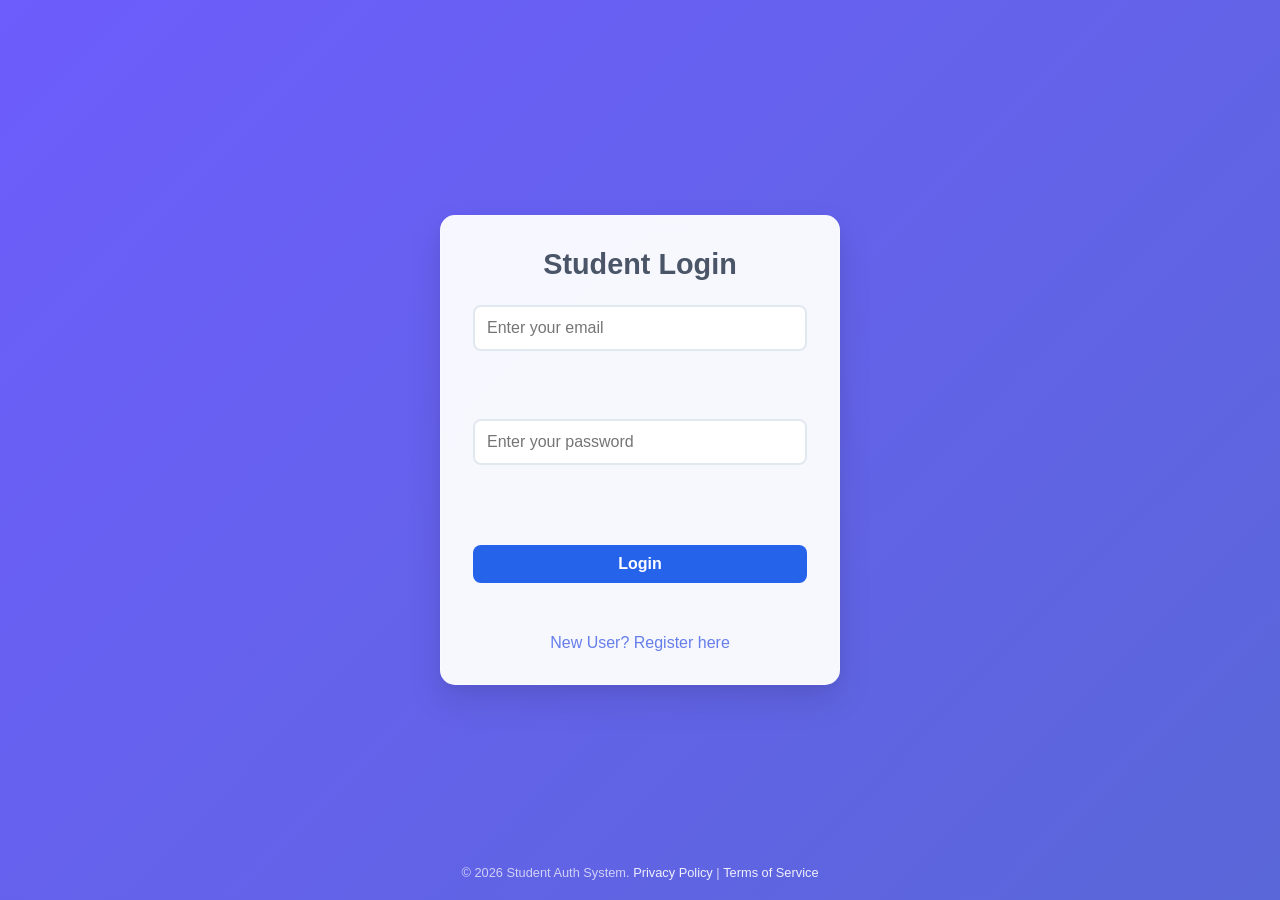
==== index.html @ 55816c36 "Add files via upload" ====
<!DOCTYPE html>
<html lang="en">
<head>
    <meta charset="UTF-8">
    <meta name="viewport" content="width=device-width, initial-scale=1.0">
    <title>Document</title>
    <link rel="stylesheet" href="style.css">
</head>
<body>
    <div class="container">
        <h2>Student Login</h2>

        <form id="loginForm">
            <input type="email" name="email" id="email" placeholder="Enter your email"><br><br>
            <input type="password" name="password" id="password" placeholder="Enter your password"><br><br>
            <button type="submit">Login</button>
        </form>
        <p id="loginMsg"></p>
        <a href="register.html">New User? Register here</a>
    </div>

    <footer class="footer">
        <p>&copy; 2026 Student Auth System. <a href="#">Privacy Policy</a> | <a href="#">Terms of Service</a></p>
    </footer>

    <script src="script.js"></script>
</body>
</html>
---- style.css ----
/* Modern, responsive CSS for student authentication system with animations */

* {
    box-sizing: border-box;
    margin: 0;
    padding: 0;
}

body {
    font-family: 'Segoe UI', Tahoma, Geneva, Verdana, sans-serif;
    background: linear-gradient(135deg, #667eea 0%, #764ba2 100%);
    background-size: 400% 400%;
    animation: gradientShift 15s ease infinite;
    min-height: 100vh;
    display: flex;
    justify-content: center;
    align-items: center;
    color: #333;
    overflow-x: hidden;
}

@keyframes gradientShift {
    0% { background-position: 0% 50%; }
    50% { background-position: 100% 50%; }
    100% { background-position: 0% 50%; }
}

.container {
    background: rgba(255, 255, 255, 0.95);
    backdrop-filter: blur(10px);
    padding: 2rem;
    border-radius: 15px;
    box-shadow: 0 15px 35px rgba(0, 0, 0, 0.1), 0 5px 15px rgba(0, 0, 0, 0.05);
    width: 100%;
    max-width: 400px;
    text-align: center;
    animation: fadeInUp 0.8s ease-out;
    border: 1px solid rgba(255, 255, 255, 0.2);
}

@keyframes fadeInUp {
    from {
        opacity: 0;
        transform: translateY(30px);
    }
    to {
        opacity: 1;
        transform: translateY(0);
    }
}

h2 {
    margin-bottom: 1.5rem;
    color: #4a5568;
    font-size: 1.8rem;
    font-weight: 600;
    animation: fadeIn 1s ease-out 0.2s both;
}

@keyframes fadeIn {
    from { opacity: 0; }
    to { opacity: 1; }
}

form {
    display: flex;
    flex-direction: column;
    gap: 1rem;
}

input {
    padding: 0.75rem;
    border: 2px solid #e2e8f0;
    border-radius: 8px;
    font-size: 1rem;
    transition: all 0.3s ease;
    width: 100%;
    animation: slideInLeft 0.6s ease-out 0.4s both;
}

input:nth-child(2) {
    animation: slideInRight 0.6s ease-out 0.6s both;
}

@keyframes slideInLeft {
    from {
        opacity: 0;
        transform: translateX(-30px);
    }
    to {
        opacity: 1;
        transform: translateX(0);
    }
}

@keyframes slideInRight {
    from {
        opacity: 0;
        transform: translateX(30px);
    }
    to {
        opacity: 1;
        transform: translateX(0);
    }
}

input:focus {
    outline: none;
    border-color: #667eea;
    box-shadow: 0 0 0 3px rgba(102, 126, 234, 0.1);
    transform: scale(1.02);
}

button {
    padding: 0.75rem 1.5rem;
    background: linear-gradient(135deg, #667eea 0%, #764ba2 100%);
    color: white;
    border: none;
    border-radius: 8px;
    font-size: 1rem;
    font-weight: 600;
    cursor: pointer;
    transition: all 0.3s ease;
    width: 100%;
    position: relative;
    overflow: hidden;
    animation: bounceIn 0.8s ease-out 0.8s both;
}

button::before {
    content: '';
    position: absolute;
    top: 0;
    left: -100%;
    width: 100%;
    height: 100%;
    background: linear-gradient(90deg, transparent, rgba(255, 255, 255, 0.2), transparent);
    transition: left 0.5s;
}

button:hover {
    transform: translateY(-3px);
    box-shadow: 0 8px 25px rgba(102, 126, 234, 0.4);
}

button:hover::before {
    left: 100%;
}

button:active {
    transform: translateY(-1px);
    box-shadow: 0 3px 10px rgba(102, 126, 234, 0.3);
}

@keyframes bounceIn {
    0% {
        opacity: 0;
        transform: scale(0.3);
    }
    50% {
        opacity: 1;
        transform: scale(1.05);
    }
    70% {
        transform: scale(0.9);
    }
    100% {
        opacity: 1;
        transform: scale(1);
    }
}

#loginMsg {
    margin-top: 1rem;
    font-size: 0.9rem;
    color: #e53e3e;
    min-height: 1.2rem;
    animation: fadeIn 1s ease-out 1s both;
}

a {
    display: inline-block;
    margin-top: 1rem;
    color: #667eea;
    text-decoration: none;
    font-weight: 500;
    transition: all 0.3s ease;
    position: relative;
    animation: fadeIn 1s ease-out 1.2s both;
}

a::after {
    content: '';
    position: absolute;
    width: 0;
    height: 2px;
    bottom: -2px;
    left: 0;
    background-color: #667eea;
    transition: width 0.3s ease;
}

a:hover {
    color: #764ba2;
    transform: translateY(-2px);
}

a:hover::after {
    width: 100%;
    background-color: #764ba2;
}

/* Professional footer */
.footer {
    position: absolute;
    bottom: 20px;
    left: 50%;
    transform: translateX(-50%);
    font-size: 0.8rem;
    color: rgba(255, 255, 255, 0.7);
    animation: fadeIn 1s ease-out 1.5s both;
}

.footer a {
    color: rgba(255, 255, 255, 0.9);
    text-decoration: none;
}

.footer a:hover {
    color: white;
}

/* Loading animation for button */
button.loading {
    pointer-events: none;
}

button.loading::after {
    content: '';
    position: absolute;
    width: 20px;
    height: 20px;
    margin: auto;
    border: 2px solid transparent;
    border-top-color: #ffffff;
    border-radius: 50%;
    animation: spin 1s linear infinite;
}

@keyframes spin {
    0% { transform: rotate(0deg); }
    100% { transform: rotate(360deg); }
}

/* Responsive design */
@media (max-width: 480px) {
    .container {
        margin: 1rem;
        padding: 1.5rem;
        animation: fadeInUp 0.8s ease-out;
    }

    h2 {
        font-size: 1.5rem;
        animation: fadeIn 1s ease-out 0.2s both;
    }

    input {
        animation: none; /* Disable slide animations on mobile for better UX */
    }

    button {
        animation: bounceIn 0.8s ease-out 0.4s both;
    }
}

* {
  margin: 0;
  padding: 0;
  box-sizing: border-box;
  font-family: Arial, sans-serif;
}



/* Layout */
* {
  margin: 0;
  padding: 0;
  box-sizing: border-box;
  font-family: Arial, sans-serif;
}

body {
  height: 100vh;
  background: linear-gradient(135deg, #6d5dfc, #5a67d8);
}

/* FULL LAYOUT */
.layout {
  display: flex;
  width: 100%;
  height: 100vh;
}

/* SIDEBAR */
.sidebar {
  width: 240px;
  background: #0f172a;
  color: white;
  padding: 25px;
  display: flex;
  flex-direction: column;
}

.sidebar h2 {
  margin-bottom: 30px;
}

.sidebar ul {
  list-style: none;
}

.sidebar li {
  padding: 12px;
  margin-bottom: 10px;
  border-radius: 8px;
  cursor: pointer;
}

.sidebar li.active,
.sidebar li:hover {
  background: #2563eb;
}

/* MAIN CONTENT */
.main {
  flex: 1;
  padding: 40px;
  background: #f8fafc;
  overflow-y: auto;
  border-top-left-radius: 20px;
  border-bottom-left-radius: 20px;
}

/* HEADINGS */
h1 {
  margin-bottom: 25px;
}

/* CARD */
.card {
  background: white;
  padding: 20px;
  border-radius: 14px;
  margin-top: 15px;
  box-shadow: 0 8px 20px rgba(0,0,0,0.08);
  width: 300px;
}

/* HOSTEL LIST */
.hostel-list {
  display: flex;
  gap: 25px;
  flex-wrap: wrap;
  margin-top: 20px;
}

/* HOSTEL CARD */
.hostel-card {
  background: white;
  padding: 20px;
  border-radius: 14px;
  width: 260px;
  box-shadow: 0 8px 20px rgba(0,0,0,0.08);
  transition: 0.3s;
}

.hostel-card:hover {
  transform: translateY(-8px);
}

/* BUTTON */
button {
  margin-top: 12px;
  padding: 10px;
  width: 100%;
  border: none;
  background: #2563eb;
  color: white;
  border-radius: 8px;
  cursor: pointer;
  font-weight: bold;
}

button:hover {
  background: #1d4ed8;
}
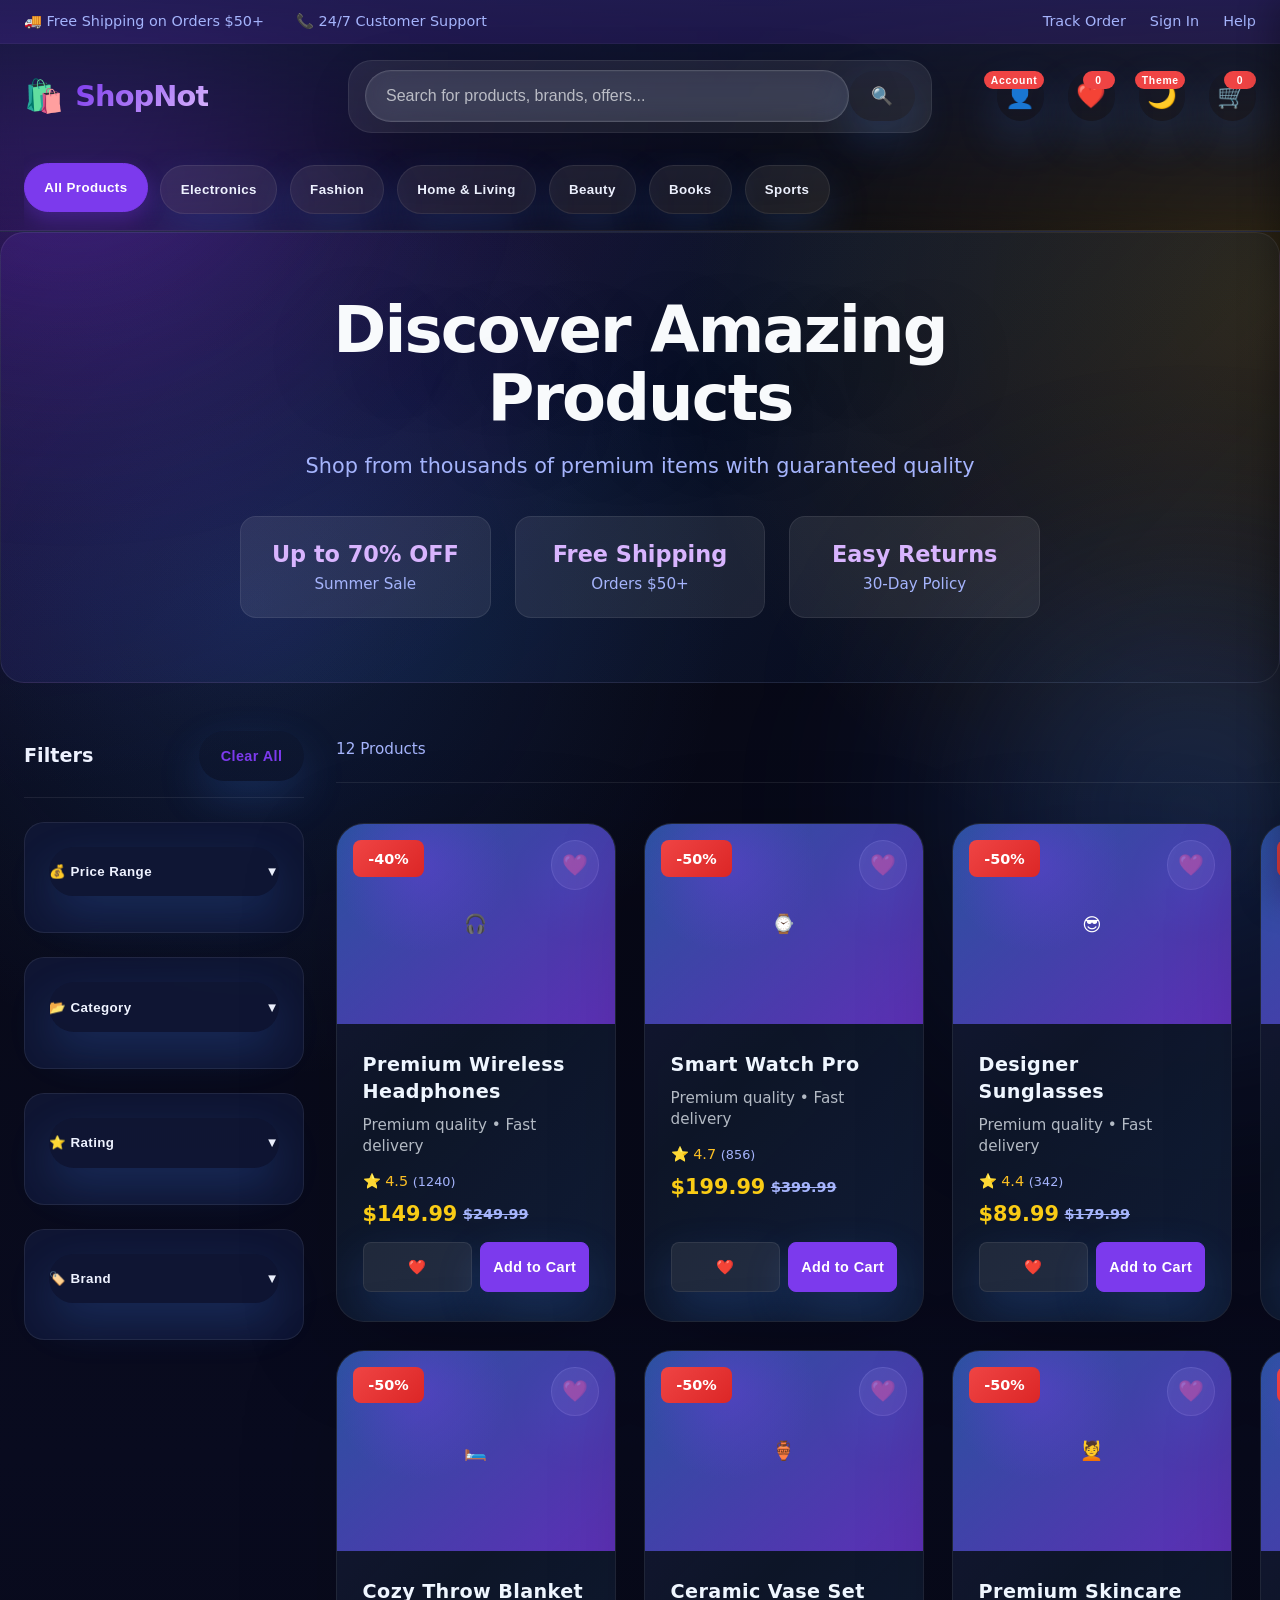
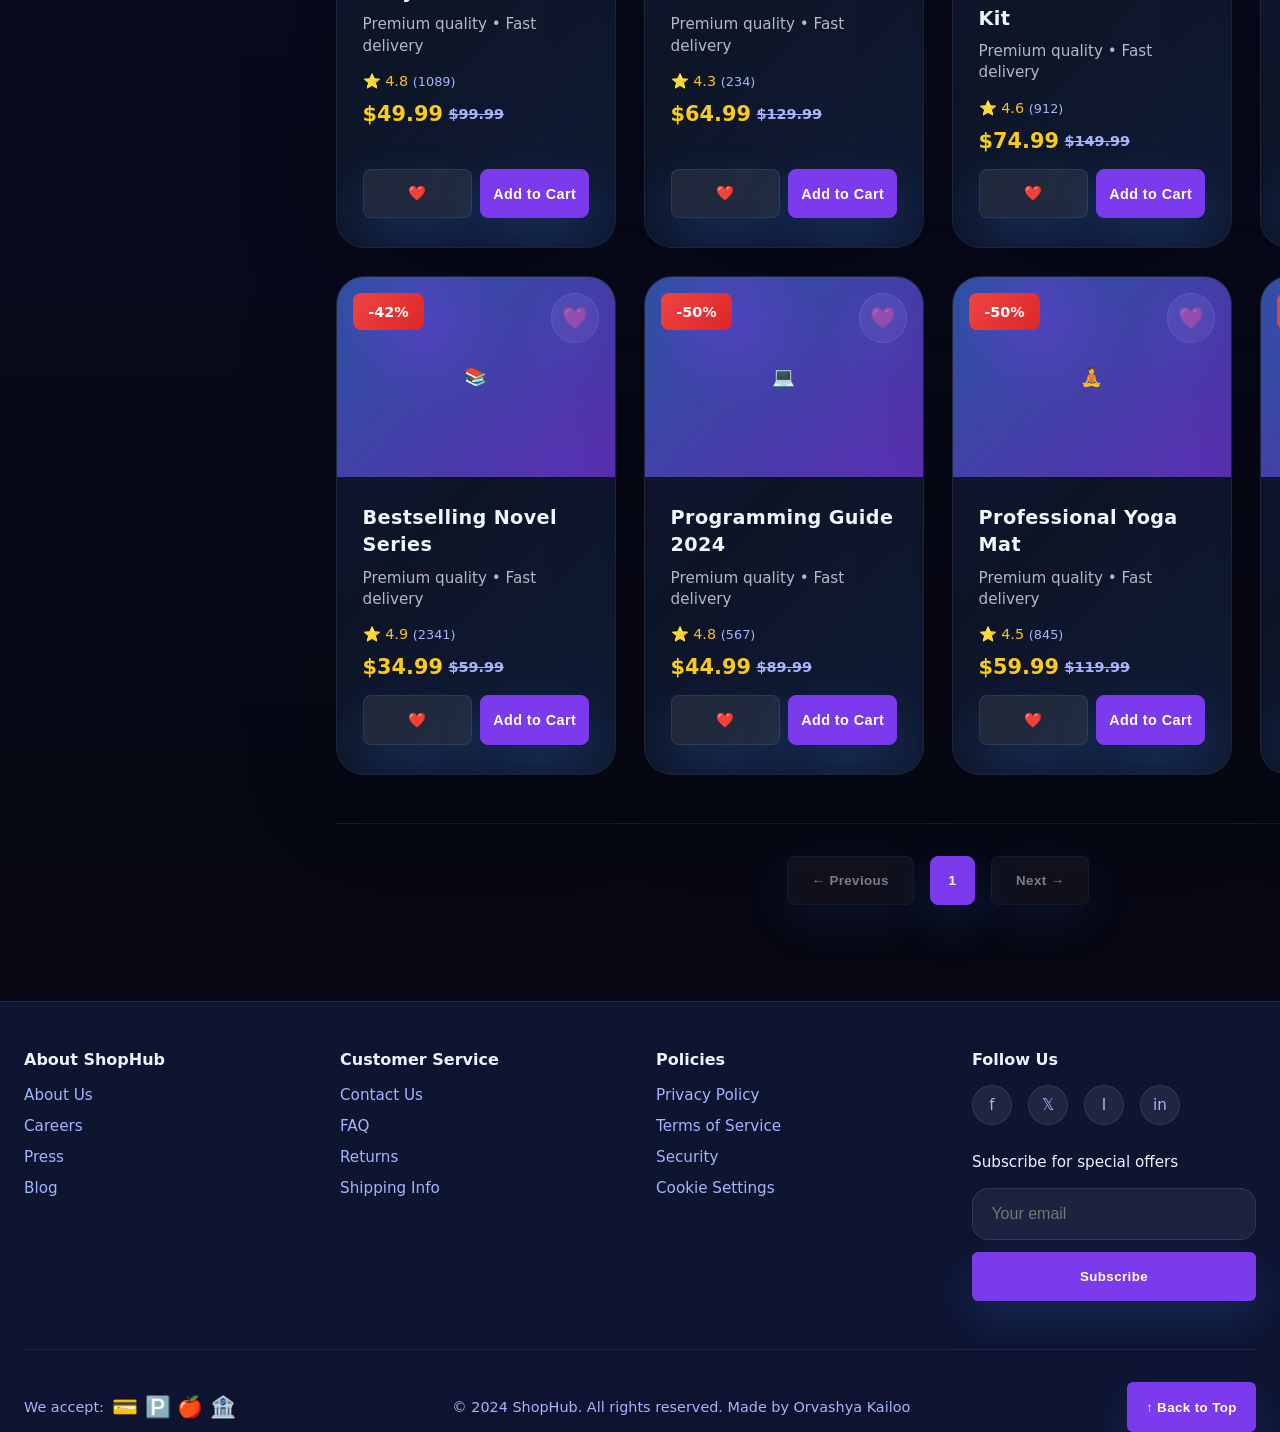
==== commit 00992497: "Add files via upload" ====
--- a/index.html
+++ b/index.html
@@ -3,25 +3,430 @@
 <head>
     <meta charset="UTF-8">
     <meta name="viewport" content="width=device-width, initial-scale=1.0">
-    <title>Document</title>
+    <meta name="description" content="Premium ecommerce platform with curated products and exceptional shopping experience.">
+    <meta name="theme-color" content="#090b1f">
+    <title>ShopHub - Premium Ecommerce Platform</title>
     <link rel="stylesheet" href="style.css">
+    <link rel="icon" type="image/svg+xml" href="data:image/svg+xml,%3Csvg xmlns='http://www.w3.org/2000/svg' viewBox='0 0 100 100'%3E%3Crect fill='%237c3aed' width='100' height='100'/%3E%3Ctext x='50' y='65' font-size='70' fill='white' text-anchor='middle' font-weight='bold'%3ES%3C/text%3E%3C/svg%3E">
 </head>
 <body>
-    <div class="container">
-        <h2>Student Login</h2>
-
-        <form id="loginForm">
-            <input type="email" name="email" id="email" placeholder="Enter your email"><br><br>
-            <input type="password" name="password" id="password" placeholder="Enter your password"><br><br>
-            <button type="submit">Login</button>
-        </form>
-        <p id="loginMsg"></p>
-        <a href="register.html">New User? Register here</a>
+    <!-- ═══════════════════════════════════════════════════════════════
+         HEADER & NAVIGATION
+    ═══════════════════════════════════════════════════════════════ -->
+    <header class="header">
+        <div class="header-top">
+            <div class="container">
+                <div class="header-top-content">
+                    <div class="header-info">
+                        <span class="info-item">🚚 Free Shipping on Orders $50+</span>
+                        <span class="info-item">📞 24/7 Customer Support</span>
+                    </div>
+                    <div class="header-actions">
+                        <a href="#account" class="action-link">Track Order</a>
+                        <a href="#account" class="action-link">Sign In</a>
+                        <a href="#account" class="action-link">Help</a>
+                    </div>
+                </div>
+            </div>
+        </div>
+
+        <nav class="navbar">
+            <div class="container">
+                <div class="navbar-content">
+                    <div class="logo">
+                        <span class="logo-icon">🛍️</span>
+                        <span class="logo-text">ShopNot</span>
+                    </div>
+
+                    <div class="search-wrapper">
+                        <input type="text" id="search" class="search-input" placeholder="Search for products, brands, offers...">
+                        <button class="search-btn" aria-label="Search">
+                            <span>🔍</span>
+                        </button>
+                    </div>
+
+                    <div class="nav-actions">
+                        <button class="nav-icon-btn" title="Account">
+                            <span>👤</span>
+                            <small>Account</small>
+                        </button>
+                        <button class="nav-icon-btn" title="Wishlist">
+                            <span>❤️</span>
+                            <small id="wishlist-count">0</small>
+                        </button>
+                        <button class="nav-icon-btn theme-toggle" id="theme-toggle" title="Toggle Theme">
+                            <span id="theme-icon">🌙</span>
+                            <small>Theme</small>
+                        </button>
+                        <button class="nav-icon-btn cart-btn" id="cart-toggle" title="Shopping Cart">
+                            <span>🛒</span>
+                            <small id="cart-badge">0</small>
+                        </button>
+                    </div>
+                </div>
+            </div>
+        </nav>
+
+        <div class="categories-bar">
+            <div class="container">
+                <div class="categories-scroll">
+                    <button class="category-chip active" data-category="all">All Products</button>
+                    <button class="category-chip" data-category="electronics">Electronics</button>
+                    <button class="category-chip" data-category="fashion">Fashion</button>
+                    <button class="category-chip" data-category="home">Home & Living</button>
+                    <button class="category-chip" data-category="beauty">Beauty</button>
+                    <button class="category-chip" data-category="books">Books</button>
+                    <button class="category-chip" data-category="sports">Sports</button>
+                </div>
+            </div>
+        </div>
+    </header>
+
+    <main class="main-content">
+        <!-- ═══════════════════════════════════════════════════════════════
+             HERO SECTION
+        ═══════════════════════════════════════════════════════════════ -->
+        <section class="hero">
+            <div class="hero-content">
+                <h1 class="hero-title">Discover Amazing Products</h1>
+                <p class="hero-subtitle">Shop from thousands of premium items with guaranteed quality</p>
+                <div class="hero-offers">
+                    <div class="offer-card">
+                        <span class="offer-discount">Up to 70% OFF</span>
+                        <span class="offer-text">Summer Sale</span>
+                    </div>
+                    <div class="offer-card">
+                        <span class="offer-discount">Free Shipping</span>
+                        <span class="offer-text">Orders $50+</span>
+                    </div>
+                    <div class="offer-card">
+                        <span class="offer-discount">Easy Returns</span>
+                        <span class="offer-text">30-Day Policy</span>
+                    </div>
+                </div>
+            </div>
+        </section>
+
+        <div class="container">
+            <!-- ═══════════════════════════════════════════════════════════════
+                 FILTERS & SORTING
+            ═══════════════════════════════════════════════════════════════ -->
+            <aside class="filters-sidebar">
+                <div class="filters-header">
+                    <h3>Filters</h3>
+                    <button class="clear-filters" id="clear-filters">Clear All</button>
+                </div>
+
+                <!-- Price Filter -->
+                <div class="filter-section">
+                    <button class="filter-toggle" data-filter="price">
+                        <span>💰 Price Range</span>
+                        <span class="toggle-icon">▼</span>
+                    </button>
+                    <div class="filter-content" id="price-filter">
+                        <input type="range" min="0" max="1000" value="1000" class="price-slider">
+                        <div class="price-display">
+                            <span>$0</span>
+                            <span id="price-value">$1000</span>
+                        </div>
+                    </div>
+                </div>
+
+                <!-- Category Filter -->
+                <div class="filter-section">
+                    <button class="filter-toggle" data-filter="category">
+                        <span>📂 Category</span>
+                        <span class="toggle-icon">▼</span>
+                    </button>
+                    <div class="filter-content" id="category-filter">
+                        <label class="filter-option">
+                            <input type="checkbox" name="category" value="electronics">
+                            <span>Electronics</span>
+                        </label>
+                        <label class="filter-option">
+                            <input type="checkbox" name="category" value="fashion">
+                            <span>Fashion</span>
+                        </label>
+                        <label class="filter-option">
+                            <input type="checkbox" name="category" value="home">
+                            <span>Home & Living</span>
+                        </label>
+                    </div>
+                </div>
+
+                <!-- Rating Filter -->
+                <div class="filter-section">
+                    <button class="filter-toggle" data-filter="rating">
+                        <span>⭐ Rating</span>
+                        <span class="toggle-icon">▼</span>
+                    </button>
+                    <div class="filter-content" id="rating-filter">
+                        <label class="filter-option">
+                            <input type="radio" name="rating" value="4">
+                            <span>⭐⭐⭐⭐+ (4 & up)</span>
+                        </label>
+                        <label class="filter-option">
+                            <input type="radio" name="rating" value="3">
+                            <span>⭐⭐⭐+ (3 & up)</span>
+                        </label>
+                    </div>
+                </div>
+
+                <!-- Brand Filter -->
+                <div class="filter-section">
+                    <button class="filter-toggle" data-filter="brand">
+                        <span>🏷️ Brand</span>
+                        <span class="toggle-icon">▼</span>
+                    </button>
+                    <div class="filter-content" id="brand-filter">
+                        <label class="filter-option">
+                            <input type="checkbox" name="brand" value="premium">
+                            <span>Premium Brand</span>
+                        </label>
+                        <label class="filter-option">
+                            <input type="checkbox" name="brand" value="exclusive">
+                            <span>Exclusive</span>
+                        </label>
+                    </div>
+                </div>
+            </aside>
+
+            <!-- ═══════════════════════════════════════════════════════════════
+                 PRODUCTS SECTION
+            ═══════════════════════════════════════════════════════════════ -->
+            <section class="products-section">
+                <div class="products-header">
+                    <div class="results-info">
+                        <span id="results-count">0 Products</span>
+                    </div>
+                    <div class="sort-options">
+                        <label for="sort-select">Sort by:</label>
+                        <select id="sort-select" class="sort-select">
+                            <option value="relevance">Relevance</option>
+                            <option value="price-low">Price: Low to High</option>
+                            <option value="price-high">Price: High to Low</option>
+                            <option value="rating">Highest Rated</option>
+                            <option value="newest">Newest First</option>
+                        </select>
+                    </div>
+                </div>
+
+                <div id="products" class="products-grid">
+                    <!-- Products will be dynamically loaded here -->
+                </div>
+
+                <div class="pagination">
+                    <button class="pagination-btn prev" disabled>← Previous</button>
+                    <div class="page-numbers" id="pagination"></div>
+                    <button class="pagination-btn next">Next →</button>
+                </div>
+            </section>
+        </div>
+    </main>
+
+    <!-- ═══════════════════════════════════════════════════════════════
+         SHOPPING CART SIDEBAR
+    ═══════════════════════════════════════════════════════════════ -->
+    <aside class="cart-sidebar" id="cart-sidebar">
+        <div class="cart-header">
+            <h2>Shopping Cart</h2>
+            <button class="close-btn" id="close-cart">✕</button>
+        </div>
+
+        <div class="cart-scroll">
+            <ul id="cart" class="cart-items">
+                <!-- Cart items will be added here -->
+            </ul>
+            
+            <div id="empty-cart" class="empty-cart">
+                <div class="empty-icon">🛒</div>
+                <p>Your cart is empty</p>
+                <p class="empty-hint">Add items to get started</p>
+            </div>
+        </div>
+
+        <div class="cart-footer">
+            <div class="cart-summary">
+                <div class="summary-row">
+                    <span>Subtotal:</span>
+                    <span id="subtotal">$0.00</span>
+                </div>
+                <div class="summary-row">
+                    <span>Shipping:</span>
+                    <span id="shipping-cost">Free</span>
+                </div>
+                <div class="summary-row tax">
+                    <span>Tax:</span>
+                    <span id="tax">$0.00</span>
+                </div>
+                <hr>
+                <div class="summary-row total">
+                    <span>Total:</span>
+                    <span id="total-price">$0.00</span>
+                </div>
+            </div>
+            <button class="btn-checkout" id="checkout-btn">Proceed to Checkout</button>
+            <button class="btn-continue-shopping">Continue Shopping</button>
+        </div>
+    </aside>
+
+    <!-- ═══════════════════════════════════════════════════════════════
+         CHECKOUT MODAL
+    ═══════════════════════════════════════════════════════════════ -->
+    <div class="modal-backdrop" id="checkout-modal-backdrop"></div>
+    <div class="checkout-modal" id="checkout-modal">
+        <button class="modal-close" id="modal-close">✕</button>
+        
+        <div class="checkout-container">
+            <div class="checkout-steps">
+                <div class="step active" data-step="1">
+                    <span class="step-number">1</span>
+                    <span class="step-label">Shipping</span>
+                </div>
+                <div class="step" data-step="2">
+                    <span class="step-number">2</span>
+                    <span class="step-label">Payment</span>
+                </div>
+                <div class="step" data-step="3">
+                    <span class="step-number">3</span>
+                    <span class="step-label">Review</span>
+                </div>
+            </div>
+
+            <!-- Shipping Step -->
+            <div class="checkout-step-content active" data-step="1">
+                <h3>Shipping Information</h3>
+                <form class="form-group">
+                    <div class="form-row">
+                        <input type="text" placeholder="First Name" required class="form-input">
+                        <input type="text" placeholder="Last Name" required class="form-input">
+                    </div>
+                    <div class="form-row">
+                        <input type="email" placeholder="Email Address" required class="form-input">
+                        <input type="tel" placeholder="Phone Number" required class="form-input">
+                    </div>
+                    <input type="text" placeholder="Street Address" required class="form-input full-width">
+                    <div class="form-row">
+                        <input type="text" placeholder="City" required class="form-input">
+                        <input type="text" placeholder="State/Province" required class="form-input">
+                        <input type="text" placeholder="ZIP/Postal Code" required class="form-input">
+                    </div>
+                    <input type="text" placeholder="Country" required class="form-input full-width">
+                </form>
+            </div>
+
+            <!-- Payment Step -->
+            <div class="checkout-step-content" data-step="2">
+                <h3>Payment Method</h3>
+                <div class="payment-methods">
+                    <label class="payment-option">
+                        <input type="radio" name="payment" value="card" checked>
+                        <span class="payment-label">💳 Credit Card</span>
+                    </label>
+                    <label class="payment-option">
+                        <input type="radio" name="payment" value="paypal">
+                        <span class="payment-label">🅿️ PayPal</span>
+                    </label>
+                    <label class="payment-option">
+                        <input type="radio" name="payment" value="apple">
+                        <span class="payment-label">🍎 Apple Pay</span>
+                    </label>
+                </div>
+
+                <form class="form-group card-form">
+                    <input type="text" placeholder="Cardholder Name" required class="form-input full-width">
+                    <input type="text" placeholder="Card Number" required class="form-input full-width">
+                    <div class="form-row">
+                        <input type="text" placeholder="MM/YY" required class="form-input">
+                        <input type="text" placeholder="CVC" required class="form-input">
+                    </div>
+                </form>
+            </div>
+
+            <!-- Review Step -->
+            <div class="checkout-step-content" data-step="3">
+                <h3>Order Review</h3>
+                <div id="order-review" class="order-review">
+                    <!-- Order summary will be displayed here -->
+                </div>
+            </div>
+
+            <div class="checkout-actions">
+                <button class="btn-secondary" id="prev-step">← Back</button>
+                <button class="btn-primary" id="next-step">Continue →</button>
+            </div>
+        </div>
     </div>
 
+    <!-- ═══════════════════════════════════════════════════════════════
+         FOOTER
+    ═══════════════════════════════════════════════════════════════ -->
     <footer class="footer">
-        <p>&copy; 2026 Student Auth System. <a href="#">Privacy Policy</a> | <a href="#">Terms of Service</a></p>
+        <div class="container">
+            <div class="footer-content">
+                <div class="footer-column">
+                    <h4>About ShopHub</h4>
+                    <ul>
+                        <li><a href="#about">About Us</a></li>
+                        <li><a href="#careers">Careers</a></li>
+                        <li><a href="#press">Press</a></li>
+                        <li><a href="#blog">Blog</a></li>
+                    </ul>
+                </div>
+
+                <div class="footer-column">
+                    <h4>Customer Service</h4>
+                    <ul>
+                        <li><a href="#contact">Contact Us</a></li>
+                        <li><a href="#faq">FAQ</a></li>
+                        <li><a href="#returns">Returns</a></li>
+                        <li><a href="#shipping">Shipping Info</a></li>
+                    </ul>
+                </div>
+
+                <div class="footer-column">
+                    <h4>Policies</h4>
+                    <ul>
+                        <li><a href="#privacy">Privacy Policy</a></li>
+                        <li><a href="#terms">Terms of Service</a></li>
+                        <li><a href="#security">Security</a></li>
+                        <li><a href="#cookies">Cookie Settings</a></li>
+                    </ul>
+                </div>
+
+                <div class="footer-column">
+                    <h4>Follow Us</h4>
+                    <div class="social-links">
+                        <a href="#facebook" class="social-link">f</a>
+                        <a href="#twitter" class="social-link">𝕏</a>
+                        <a href="#instagram" class="social-link">I</a>
+                        <a href="#linkedin" class="social-link">in</a>
+                    </div>
+                    <div class="newsletter">
+                        <p>Subscribe for special offers</p>
+                        <input type="email" placeholder="Your email" class="newsletter-input">
+                        <button class="newsletter-btn">Subscribe</button>
+                    </div>
+                </div>
+            </div>
+
+            <div class="footer-bottom">
+                <div class="footer-payments">
+                    <span>We accept:</span>
+                    <span class="payment-icons">💳 🅿️ 🍎 🏦</span>
+                </div>
+                <div class="footer-copyright">
+                    <p>&copy; 2024 ShopHub. All rights reserved. Made by Orvashya Kailoo</p>
+                </div>
+                <div class="footer-scroll-top">
+                    <button id="scroll-top">↑ Back to Top</button>
+                </div>
+            </div>
+        </div>
     </footer>
+
+    <!-- Notification Container -->
+    <div id="notification-container" class="notification-container"></div>
 
     <script src="script.js"></script>
 </body>
--- a/style.css
+++ b/style.css
@@ -1,44 +1,2065 @@
-/* Modern, responsive CSS for student authentication system with animations */
+/* ═══════════════════════════════════════════════════════════════
+   PREMIUM ECOMMERCE PLATFORM
+   Industry-level design with advanced animations, transitions,
+   and microinteractions for modern shopping experience.
+═══════════════════════════════════════════════════════════════ */
+
+:root {
+    color-scheme: dark;
+    font-family: 'Inter', 'Segoe UI', system-ui, -apple-system, sans-serif;
+    font-size: 16px;
+    
+    /* Primary Colors */
+    --bg-primary: #090b1f;
+    --bg-secondary: #0f1429;
+    --bg-panel: rgba(17, 24, 55, 0.86);
+    --bg-hover: rgba(17, 24, 55, 0.95);
+    
+    /* Borders & Dividers */
+    --panel-border: rgba(255, 255, 255, 0.08);
+    --panel-border-light: rgba(255, 255, 255, 0.04);
+    --divider: rgba(255, 255, 255, 0.05);
+    
+    /* Surfaces */
+    --surface: rgba(255, 255, 255, 0.08);
+    --surface-strong: rgba(255, 255, 255, 0.12);
+    --surface-ultra: rgba(255, 255, 255, 0.16);
+    
+    /* Text Hierarchy */
+    --text-primary: #eef2ff;
+    --text-secondary: #cbd5e1;
+    --text-muted: #a5b4fc;
+    --text-subtle: rgba(255, 255, 255, 0.6);
+    
+    /* Accent Colors */
+    --accent: #7c3aed;
+    --accent-light: #8d5af5;
+    --accent-strong: #d8b4fe;
+    --accent-soft: rgba(124, 58, 237, 0.18);
+    --accent-glow: rgba(124, 58, 237, 0.35);
+    
+    /* Status Colors */
+    --success: #22c55e;
+    --success-soft: rgba(34, 197, 94, 0.18);
+    --warning: #f59e0b;
+    --warning-soft: rgba(245, 158, 11, 0.18);
+    --danger: #ef4444;
+    --danger-soft: rgba(239, 68, 68, 0.18);
+    --info: #0ea5e9;
+    --info-soft: rgba(14, 165, 233, 0.18);
+    
+    /* Shadows */
+    --shadow: 0 24px 100px rgba(0, 0, 0, 0.2);
+    --shadow-lg: 0 35px 150px rgba(0, 0, 0, 0.3);
+    --shadow-inner: inset 0 2px 6px rgba(0, 0, 0, 0.15);
+    
+    /* Transitions */
+    --transition-fast: 150ms cubic-bezier(0.34, 1.56, 0.64, 1);
+    --transition-base: 250ms cubic-bezier(0.34, 1.56, 0.64, 1);
+    --transition-slow: 350ms cubic-bezier(0.34, 1.56, 0.64, 1);
+    --transition-smooth: 300ms ease-in-out;
+}
+
+/* Light Theme Variables */
+[data-theme="light"] {
+    color-scheme: light;
+    
+    /* Primary Colors */
+    --bg-primary: #f8fafc;
+    --bg-secondary: #ffffff;
+    --bg-panel: rgba(255, 255, 255, 0.95);
+    --bg-hover: rgba(255, 255, 255, 0.98);
+    
+    /* Borders & Dividers */
+    --panel-border: rgba(0, 0, 0, 0.08);
+    --panel-border-light: rgba(0, 0, 0, 0.04);
+    --divider: rgba(0, 0, 0, 0.05);
+    
+    /* Surfaces */
+    --surface: rgba(0, 0, 0, 0.04);
+    --surface-strong: rgba(0, 0, 0, 0.08);
+    --surface-ultra: rgba(0, 0, 0, 0.12);
+    
+    /* Text Hierarchy */
+    --text-primary: #1e293b;
+    --text-secondary: #475569;
+    --text-muted: #64748b;
+    --text-subtle: rgba(0, 0, 0, 0.6);
+    
+    /* Accent Colors */
+    --accent: #7c3aed;
+    --accent-light: #8d5af5;
+    --accent-strong: #d8b4fe;
+    --accent-soft: rgba(124, 58, 237, 0.1);
+    --accent-glow: rgba(124, 58, 237, 0.2);
+    
+    /* Status Colors */
+    --success: #22c55e;
+    --success-soft: rgba(34, 197, 94, 0.1);
+    --warning: #f59e0b;
+    --warning-soft: rgba(245, 158, 11, 0.1);
+    --danger: #ef4444;
+    --danger-soft: rgba(239, 68, 68, 0.1);
+    --info: #0ea5e9;
+    --info-soft: rgba(14, 165, 233, 0.1);
+    
+    /* Shadows */
+    --shadow: 0 24px 100px rgba(0, 0, 0, 0.08);
+    --shadow-lg: 0 35px 150px rgba(0, 0, 0, 0.12);
+    --shadow-inner: inset 0 2px 6px rgba(0, 0, 0, 0.06);
+}
 
 * {
-    box-sizing: border-box;
     margin: 0;
     padding: 0;
+    box-sizing: border-box;
+}
+
+html {
+    scroll-behavior: smooth;
 }
 
 body {
-    font-family: 'Segoe UI', Tahoma, Geneva, Verdana, sans-serif;
-    background: linear-gradient(135deg, #667eea 0%, #764ba2 100%);
-    background-size: 400% 400%;
-    animation: gradientShift 15s ease infinite;
     min-height: 100vh;
-    display: flex;
+    color: var(--text-primary);
+    background: radial-gradient(circle at top left, rgba(124, 58, 237, 0.22), transparent 24%),
+                radial-gradient(circle at 20% 20%, rgba(59, 130, 246, 0.16), transparent 18%),
+                radial-gradient(circle at right 10%, rgba(251, 191, 36, 0.16), transparent 20%),
+                linear-gradient(180deg, #06070f 0%, #090b1f 48%, #05060d 100%);
+    padding: 2rem 1.5rem 4rem;
+    overflow-x: hidden;
+}
+
+/* Light Theme Body Background */
+[data-theme="light"] body {
+    background: radial-gradient(circle at top left, rgba(124, 58, 237, 0.08), transparent 24%),
+                radial-gradient(circle at 20% 20%, rgba(59, 130, 246, 0.06), transparent 18%),
+                radial-gradient(circle at right 10%, rgba(251, 191, 36, 0.06), transparent 20%),
+                linear-gradient(180deg, #f1f5f9 0%, #ffffff 48%, #f8fafc 100%);
+}
+
+[data-theme="light"] body::before {
+    background: rgba(124, 58, 237, 0.08);
+}
+
+[data-theme="light"] body::after {
+    background: rgba(59, 130, 246, 0.06);
+}
+
+body::before,
+body::after {
+    content: '';
+    position: fixed;
+    width: 420px;
+    height: 420px;
+    border-radius: 50%;
+    filter: blur(120px);
+    pointer-events: none;
+    z-index: -1;
+}
+
+body::before {
+    top: -120px;
+    left: -140px;
+    background: rgba(124, 58, 237, 0.32);
+}
+
+body::after {
+    bottom: -120px;
+    right: -120px;
+    background: rgba(59, 130, 246, 0.22);
+}
+
+/* Theme Transition */
+.theme-transition * {
+    transition: background-color 0.3s ease, color 0.3s ease, border-color 0.3s ease, box-shadow 0.3s ease !important;
+}
+
+/* ═══════════════════════════════════════════════════════════════
+   LAYOUT & CONTAINERS
+═══════════════════════════════════════════════════════════════ */
+
+.container {
+    max-width: 1400px;
+    margin: 0 auto;
+    padding: 0 1.5rem;
+}
+
+body {
+    padding: 0;
+    margin: 0;
+    display: flex;
+    flex-direction: column;
+    min-height: 100vh;
+}
+
+main.main-content {
+    flex: 1;
+}
+
+/* ═══════════════════════════════════════════════════════════════
+   HEADER & NAVIGATION
+═══════════════════════════════════════════════════════════════ */
+
+.header {
+    background: linear-gradient(180deg, var(--bg-panel), transparent);
+    border-bottom: 1px solid var(--panel-border);
+    backdrop-filter: blur(12px);
+    position: sticky;
+    top: 0;
+    z-index: 100;
+}
+
+.header-top {
+    background: rgba(124, 58, 237, 0.15);
+    border-bottom: 1px solid var(--panel-border-light);
+    padding: 0.8rem 0;
+}
+
+.header-top-content {
+    display: flex;
+    justify-content: space-between;
+    align-items: center;
+    font-size: 0.9rem;
+    color: var(--text-muted);
+}
+
+.header-info {
+    display: flex;
+    gap: 2rem;
+}
+
+.header-actions {
+    display: flex;
+    gap: 1.5rem;
+}
+
+.action-link {
+    color: var(--text-muted);
+    text-decoration: none;
+    transition: color var(--transition-fast);
+}
+
+.action-link:hover {
+    color: var(--accent);
+}
+
+.navbar {
+    padding: 1rem 0;
+}
+
+.navbar-content {
+    display: grid;
+    grid-template-columns: 1fr 2fr 1fr;
+    gap: 2rem;
+    align-items: center;
+}
+
+.logo {
+    display: flex;
+    align-items: center;
+    gap: 0.75rem;
+    font-size: 1.8rem;
+    font-weight: 800;
+    letter-spacing: -0.03em;
+}
+
+.logo-icon {
+    font-size: 2rem;
+}
+
+.logo-text {
+    background: linear-gradient(135deg, var(--accent), var(--accent-strong));
+    -webkit-background-clip: text;
+    -webkit-text-fill-color: transparent;
+    background-clip: text;
+}
+
+/* Search Bar */
+.search-wrapper {
+    display: flex;
+    align-items: center;
+    background: var(--surface);
+    border: 1px solid var(--panel-border);
+    border-radius: 24px;
+    padding: 0.6rem 1rem;
+    transition: all var(--transition-base);
+}
+
+.search-wrapper:focus-within {
+    border-color: var(--accent);
+    background: var(--surface-strong);
+    box-shadow: 0 0 0 4px var(--accent-soft);
+}
+
+.search-input {
+    flex: 1;
+    background: transparent;
+    border: none;
+    color: var(--text-primary);
+    outline: none;
+    padding: 0.5rem 0;
+}
+
+.search-input::placeholder {
+    color: var(--text-subtle);
+}
+
+.search-btn {
+    background: transparent;
+    border: none;
+    color: var(--text-muted);
+    cursor: pointer;
+    font-size: 1.1rem;
+    transition: color var(--transition-fast);
+}
+
+.search-btn:hover {
+    color: var(--accent);
+}
+
+.nav-actions {
+    display: flex;
+    justify-content: flex-end;
+    gap: 1.5rem;
+}
+
+.nav-icon-btn {
+    display: flex;
+    flex-direction: column;
+    align-items: center;
+    gap: 0.3rem;
+    background: transparent;
+    border: none;
+    color: var(--text-primary);
+    cursor: pointer;
+    font-size: 1.5rem;
+    padding: 0.5rem;
+    transition: all var(--transition-fast);
+    position: relative;
+}
+
+.nav-icon-btn:hover {
+    transform: scale(1.1);
+    color: var(--accent);
+}
+
+.nav-icon-btn small {
+    font-size: 0.65rem;
+    min-width: 2rem;
+    text-align: center;
+}
+
+.nav-icon-btn small {
+    background: var(--danger);
+    color: white;
+    padding: 0.2rem 0.4rem;
+    border-radius: 999px;
+    position: absolute;
+    top: 0;
+    right: 0;
+    font-weight: 600;
+}
+
+/* Theme Toggle Button */
+.theme-toggle {
+    transition: all var(--transition-fast) !important;
+}
+
+.theme-toggle:hover {
+    background: var(--surface);
+    border-radius: 12px;
+}
+
+/* Categories Bar */
+.categories-bar {
+    border-bottom: 1px solid var(--panel-border);
+    overflow: hidden;
+}
+
+.categories-scroll {
+    display: flex;
+    gap: 0.8rem;
+    padding: 1rem 0;
+    overflow-x: auto;
+    scroll-behavior: smooth;
+}
+
+.categories-scroll::-webkit-scrollbar {
+    height: 4px;
+}
+
+.categories-scroll::-webkit-scrollbar-thumb {
+    background: var(--accent);
+    border-radius: 999px;
+}
+
+/* ═══════════════════════════════════════════════════════════════
+   HERO SECTION
+═══════════════════════════════════════════════════════════════ */
+
+.hero {
+    background: linear-gradient(135deg, rgba(124, 58, 237, 0.15) 0%, rgba(59, 130, 246, 0.1) 50%, transparent 100%);
+    border: 1px solid var(--panel-border);
+    border-radius: 24px;
+    padding: 4rem 2rem;
+    margin-bottom: 3rem;
+    text-align: center;
+    animation: slideUp 0.6s var(--transition-base);
+}
+
+.hero-title {
+    font-size: clamp(2.4rem, 5vw, 4rem);
+    margin-bottom: 1rem;
+    letter-spacing: -0.03em;
+}
+
+.hero-subtitle {
+    font-size: 1.3rem;
+    color: var(--text-muted);
+    margin-bottom: 2rem;
+}
+
+.hero-offers {
+    display: grid;
+    grid-template-columns: repeat(auto-fit, minmax(200px, 1fr));
+    gap: 1.5rem;
+    max-width: 800px;
+    margin: 0 auto;
+}
+
+.offer-card {
+    display: flex;
+    flex-direction: column;
+    align-items: center;
+    gap: 0.5rem;
+    padding: 1.5rem;
+    background: var(--surface);
+    border: 1px solid var(--panel-border);
+    border-radius: 16px;
+    transition: all var(--transition-base);
+}
+
+.offer-card:hover {
+    background: var(--surface-strong);
+    text-transform: translateY(-4px);
+    box-shadow: 0 12px 32px rgba(124, 58, 237, 0.2);
+}
+
+.offer-discount {
+    font-size: 1.4rem;
+    font-weight: 700;
+    color: var(--accent-strong);
+}
+
+.offer-text {
+    color: var(--text-muted);
+    font-size: 0.95rem;
+}
+
+/* ═══════════════════════════════════════════════════════════════
+   MAIN CONTENT LAYOUT
+═══════════════════════════════════════════════════════════════ */
+
+.main-content .container {
+    display: grid;
+    grid-template-columns: 280px 1fr;
+    gap: 2rem;
+    margin-top: 2rem;
+}
+
+/* Filters Sidebar */
+.filters-sidebar {
+    position: sticky;
+    top: 200px;
+    height: fit-content;
+}
+
+.filters-header {
+    display: flex;
+    justify-content: space-between;
+    align-items: center;
+    margin-bottom: 1.5rem;
+    padding-bottom: 1rem;
+    border-bottom: 1px solid var(--panel-border);
+}
+
+.filters-header h3 {
+    margin: 0;
+    color: var(--text-primary);
+}
+
+.clear-filters {
+    background: transparent;
+    border: none;
+    color: var(--accent);
+    cursor: pointer;
+    font-size: 0.9rem;
+    transition: color var(--transition-fast);
+}
+
+.clear-filters:hover {
+    color: var(--accent-strong);
+}
+
+.filter-section {
+    margin-bottom: 1.5rem;
+}
+
+.filter-toggle {
+    width: 100%;
+    background: transparent;
+    border: none;
+    color: var(--text-primary);
+    cursor: pointer;
+    display: flex;
+    justify-content: space-between;
+    align-items: center;
+    padding: 0.75rem 0;
+    font-weight: 600;
+    transition: all var(--transition-fast);
+}
+
+.filter-toggle:hover {
+    color: var(--accent);
+}
+
+.toggle-icon {
+    transition: transform var(--transition-fast);
+}
+
+.filter-toggle[aria-expanded="true"] .toggle-icon {
+    transform: rotate(180deg);
+}
+
+.filter-content {
+    display: flex;
+    flex-direction: column;
+    gap: 0.8rem;
+    margin-top: 0.75rem;
+    max-height: 0;
+    overflow: hidden;
+    transition: max-height var(--transition-base);
+}
+
+.filter-content.open {
+    max-height: 500px;
+}
+
+.price-slider {
+    width: 100%;
+    height: 6px;
+    border-radius: 999px;
+    background: var(--surface);
+    outline: none;
+    appearance: none;
+}
+
+.price-slider::-webkit-slider-thumb {
+    -webkit-appearance: none;
+    appearance: none;
+    width: 18px;
+    height: 18px;
+    border-radius: 50%;
+    background: var(--accent);
+    cursor: pointer;
+    box-shadow: 0 2px 8px rgba(124, 58, 237, 0.4);
+}
+
+.price-slider::-moz-range-thumb {
+    width: 18px;
+    height: 18px;
+    border-radius: 50%;
+    background: var(--accent);
+    cursor: pointer;
+    border: none;
+}
+
+.price-display {
+    display: flex;
+    justify-content: space-between;
+    margin-top: 0.75rem;
+    color: var(--text-muted);
+    font-size: 0.9rem;
+}
+
+/* Products Section */
+.products-section {
+    flex: 1;
+}
+
+.products-header {
+    display: flex;
+    justify-content: space-between;
+    align-items: center;
+    margin-bottom: 2rem;
+    padding-bottom: 1rem;
+    border-bottom: 1px solid var(--panel-border);
+}
+
+.results-info {
+    color: var(--text-muted);
+    font-size: 0.95rem;
+}
+
+.sort-options {
+    display: flex;
+    align-items: center;
+    gap: 0.75rem;
+    font-size: 0.95rem;
+}
+
+.sort-select {
+    background: var(--surface);
+    border: 1px solid var(--panel-border);
+    color: var(--text-primary);
+    padding: 0.5rem 1rem;
+    border-radius: 8px;
+    cursor: pointer;
+    transition: all var(--transition-fast);
+}
+
+.sort-select:hover,
+.sort-select:focus {
+    border-color: var(--accent);
+    background: var(--surface-strong);
+    outline: none;
+}
+
+.products-grid {
+    display: grid;
+    grid-template-columns: repeat(auto-fill, minmax(240px, 1fr));
+    gap: 1.5rem;
+    margin-bottom: 2rem;
+}
+
+/* Updated Product Card */
+.product-card {
+    position: relative;
+    overflow: hidden;
+    border-radius: 16px;
+    border: 1px solid var(--panel-border);
+    background: var(--bg-panel);
+    box-shadow: 0 8px 24px rgba(0, 0, 0, 0.15);
+    transition: all var(--transition-base);
+    display: flex;
+    flex-direction: column;
+}
+
+.product-card:hover {
+    transform: translateY(-6px);
+    border-color: var(--accent);
+    box-shadow: 0 16px 40px rgba(124, 58, 237, 0.25);
+}
+
+.product-image {
+    position: relative;
+    height: 200px;
+    background: linear-gradient(135deg, rgba(124, 58, 237, 0.2), rgba(59, 130, 246, 0.2));
+    display: grid;
+    place-items: center;
+    font-weight: 700;
+    font-size: 3rem;
+    overflow: hidden;
+}
+
+.discount-badge {
+    position: absolute;
+    top: 0.8rem;
+    left: 0.8rem;
+    background: var(--danger);
+    color: white;
+    padding: 0.4rem 0.8rem;
+    border-radius: 8px;
+    font-size: 0.85rem;
+    font-weight: 700;
+    z-index: 10;
+}
+
+.wishlist-btn {
+    position: absolute;
+    top: 0.8rem;
+    right: 0.8rem;
+    width: 2.4rem;
+    height: 2.4rem;
+    border-radius: 50%;
+    background: rgba(0, 0, 0, 0.4);
+    border: 1px solid rgba(255, 255, 255, 0.1);
+    color: white;
+    cursor: pointer;
+    display: flex;
+    align-items: center;
     justify-content: center;
-    align-items: center;
-    color: #333;
-    overflow-x: hidden;
-}
-
-@keyframes gradientShift {
-    0% { background-position: 0% 50%; }
-    50% { background-position: 100% 50%; }
-    100% { background-position: 0% 50%; }
-}
-
-.container {
-    background: rgba(255, 255, 255, 0.95);
-    backdrop-filter: blur(10px);
+    font-size: 1.2rem;
+    transition: all var(--transition-fast);
+}
+
+.wishlist-btn:hover {
+    background: var(--danger);
+    border-color: var(--danger);
+}
+
+.stock-status {
+    position: absolute;
+    bottom: 0.8rem;
+    left: 0.8rem;
+    background: rgba(0, 0, 0, 0.5);
+    color: var(--success);
+    padding: 0.3rem 0.6rem;
+    border-radius: 6px;
+    font-size: 0.8rem;
+    backdrop-filter: blur(8px);
+}
+
+.product-info {
+    flex: 1;
+    display: flex;
+    flex-direction: column;
+    padding: 1.2rem;
+}
+
+.product-name {
+    font-size: 1rem;
+    font-weight: 600;
+    margin-bottom: 0.5rem;
+    color: var(--text-primary);
+    line-height: 1.4;
+}
+
+.product-desc {
+    font-size: 0.85rem;
+    color: var(--text-muted);
+    margin-bottom: 0.75rem;
+    line-height: 1.4;
+}
+
+.product-price {
+    display: flex;
+    gap: 0.5rem;
+    align-items: center;
+    margin-bottom: 0.75rem;
+}
+
+.product-price-current {
+    font-size: 1.3rem;
+    font-weight: 700;
+    color: #facc15;
+}
+
+.product-price-original {
+    font-size: 0.9rem;
+    color: var(--text-muted);
+    text-decoration: line-through;
+}
+
+.product-rating {
+    display: flex;
+    gap: 0.3rem;
+    align-items: center;
+    margin-bottom: 0.75rem;
+    font-size: 0.9rem;
+}
+
+.stars {
+    color: #fbbf24;
+}
+
+.rating-count {
+    color: var(--text-muted);
+    font-size: 0.8rem;
+}
+
+.product-footer {
+    display: flex;
+    gap: 0.5rem;
+    margin-top: auto;
+}
+
+.product-footer button {
+    flex: 1;
+    padding: 0.6rem;
+    border-radius: 8px;
+    border: 1px solid var(--panel-border);
+    background: var(--surface);
+    color: var(--text-primary);
+    cursor: pointer;
+    font-size: 0.9rem;
+    transition: all var(--transition-fast);
+}
+
+.product-footer button.add-to-cart {
+    background: var(--accent);
+    border-color: var(--accent);
+    color: white;
+    font-weight: 600;
+}
+
+.product-footer button:hover {
+    background: var(--surface-strong);
+}
+
+.product-footer button.add-to-cart:hover {
+    background: var(--accent-light);
+}
+
+/* Pagination */
+.pagination {
+    display: flex;
+    justify-content: center;
+    align-items: center;
+    gap: 1rem;
+    margin-top: 3rem;
+    padding: 2rem 0;
+    border-top: 1px solid var(--panel-border);
+}
+
+.pagination-btn {
+    background: var(--surface);
+    border: 1px solid var(--panel-border);
+    color: var(--text-primary);
+    padding: 0.75rem 1.5rem;
+    border-radius: 8px;
+    cursor: pointer;
+    transition: all var(--transition-fast);
+}
+
+.pagination-btn:hover:not(:disabled) {
+    background: var(--accent);
+    border-color: var(--accent);
+}
+
+.pagination-btn:disabled {
+    opacity: 0.5;
+    cursor: not-allowed;
+}
+
+.page-numbers {
+    display: flex;
+    gap: 0.5rem;
+}
+
+.page-number {
+    width: 2.5rem;
+    height: 2.5rem;
+    display: flex;
+    align-items: center;
+    justify-content: center;
+    border: 1px solid var(--panel-border);
+    background: var(--surface);
+    color: var(--text-primary);
+    border-radius: 8px;
+    cursor: pointer;
+    transition: all var(--transition-fast);
+}
+
+.page-number:hover {
+    background: var(--surface-strong);
+}
+
+.page-number.active {
+    background: var(--accent);
+    border-color: var(--accent);
+    color: white;
+}
+
+/* ═══════════════════════════════════════════════════════════════
+   SHOPPING CART SIDEBAR
+═══════════════════════════════════════════════════════════════ */
+
+.cart-sidebar {
+    position: fixed;
+    right: -400px;
+    top: 0;
+    width: 400px;
+    height: 100vh;
+    background: var(--bg-panel);
+    border-left: 1px solid var(--panel-border);
+    display: flex;
+    flex-direction: column;
+    transition: right var(--transition-base);
+    z-index: 500;
+    box-shadow: -8px 0 32px rgba(0, 0, 0, 0.3);
+}
+
+.cart-sidebar.open {
+    right: 0;
+}
+
+.cart-header {
+    display: flex;
+    justify-content: space-between;
+    align-items: center;
+    padding: 1.5rem;
+    border-bottom: 1px solid var(--panel-border);
+}
+
+.cart-header h2 {
+    margin: 0;
+    color: var(--text-primary);
+    font-size: 1.4rem;
+    border: none;
+}
+
+.cart-header h2::after {
+    display: none;
+}
+
+.close-btn {
+    background: transparent;
+    border: none;
+    color: var(--text-primary);
+    font-size: 1.5rem;
+    cursor: pointer;
+    transition: color var(--transition-fast);
+}
+
+.close-btn:hover {
+    color: var(--danger);
+}
+
+.cart-scroll {
+    flex: 1;
+    overflow-y: auto;
+}
+
+.cart-items {
+    list-style: none;
+}
+
+.cart-item {
+    display: flex;
+    gap: 1rem;
+    padding: 1rem;
+    border-bottom: 1px solid var(--divider);
+    animation: slideRight 0.3s var(--transition-fast);
+}
+
+.cart-item-image {
+    width: 60px;
+    height: 60px;
+    background: var(--surface);
+    border-radius: 8px;
+    display: flex;
+    align-items: center;
+    justify-content: center;
+    font-size: 1.8rem;
+    flex-shrink: 0;
+}
+
+.cart-item-details {
+    flex: 1;
+}
+
+.cart-item-name {
+    font-weight: 600;
+    color: var(--text-primary);
+    margin-bottom: 0.3rem;
+}
+
+.cart-item-price {
+    color: #facc15;
+    font-weight: 700;
+}
+
+.cart-item-qty {
+    display: flex;
+    align-items: center;
+    gap: 0.5rem;
+    margin-top: 0.5rem;
+}
+
+.qty-btn {
+    width: 22px;
+    height: 22px;
+    background: var(--surface);
+    border: 1px solid var(--panel-border);
+    color: var(--text-primary);
+    cursor: pointer;
+    border-radius: 4px;
+    display: flex;
+    align-items: center;
+    justify-content: center;
+    transition: all var(--transition-fast);
+}
+
+.qty-btn:hover {
+    background: var(--surface-strong);
+}
+
+.cart-item-remove {
+    background: transparent;
+    border: none;
+    color: var(--danger);
+    cursor: pointer;
+    font-size: 1.2rem;
+    transition: color var(--transition-fast);
+}
+
+.cart-item-remove:hover {
+    color: var(--danger-soft);
+}
+
+.empty-cart {
+    display: flex;
+    flex-direction: column;
+    align-items: center;
+    justify-content: center;
+    padding: 3rem 1.5rem;
+    text-align: center;
+    color: var(--text-muted);
+}
+
+.empty-icon {
+    font-size: 4rem;
+    margin-bottom: 1rem;
+    opacity: 0.6;
+}
+
+.empty-cart p {
+    margin: 0.5rem 0;
+}
+
+.empty-hint {
+    font-size: 0.9rem;
+    opacity: 0.7;
+}
+
+.cart-footer {
+    padding: 1.5rem;
+    border-top: 1px solid var(--panel-border);
+}
+
+.cart-summary {
+    margin-bottom: 1.5rem;
+}
+
+.summary-row {
+    display: flex;
+    justify-content: space-between;
+    margin-bottom: 0.75rem;
+    font-size: 0.95rem;
+    color: var(--text-muted);
+}
+
+.summary-row.total {
+    font-size: 1.2rem;
+    font-weight: 700;
+    color: var(--text-primary);
+    margin-top: 0.75rem;
+}
+
+.btn-checkout,
+.btn-continue-shopping {
+    width: 100%;
+    padding: 0.85rem;
+    border: none;
+    border-radius: 8px;
+    cursor: pointer;
+    font-weight: 600;
+    transition: all var(--transition-fast);
+    margin-bottom: 0.75rem;
+}
+
+.btn-checkout {
+    background: var(--accent);
+    color: white;
+}
+
+.btn-checkout:hover {
+    background: var(--accent-light);
+}
+
+.btn-continue-shopping {
+    background: transparent;
+    border: 1px solid var(--panel-border);
+    color: var(--text-primary);
+}
+
+.btn-continue-shopping:hover {
+    background: var(--surface);
+}
+
+/* ═══════════════════════════════════════════════════════════════
+   CHECKOUT MODAL
+═══════════════════════════════════════════════════════════════ */
+
+.modal-backdrop {
+    position: fixed;
+    inset: 0;
+    background: rgba(0, 0, 0, 0.7);
+    backdrop-filter: blur(6px);
+    z-index: 999;
+    opacity: 0;
+    pointer-events: none;
+    transition: opacity var(--transition-base);
+}
+
+.modal-backdrop.open {
+    opacity: 1;
+    pointer-events: auto;
+}
+
+.checkout-modal {
+    position: fixed;
+    top: 50%;
+    left: 50%;
+    transform: translate(-50%, -50%) scale(0.95);
+    width: 90%;
+    max-width: 700px;
+    max-height: 90vh;
+    background: var(--bg-panel);
+    border: 1px solid var(--panel-border);
+    border-radius: 20px;
+    z-index: 1000;
+    overflow-y: auto;
+    opacity: 0;
+    pointer-events: none;
+    transition: all var(--transition-base);
+}
+
+.checkout-modal.open {
+    opacity: 1;
+    pointer-events: auto;
+    transform: translate(-50%, -50%) scale(1);
+}
+
+.modal-close {
+    position: absolute;
+    top: 1.5rem;
+    right: 1.5rem;
+    width: 2.5rem;
+    height: 2.5rem;
+    background: transparent;
+    border: none;
+    color: var(--text-muted);
+    font-size: 1.3rem;
+    cursor: pointer;
+    transition: color var(--transition-fast);
+    z-index: 10;
+}
+
+.modal-close:hover {
+    color: var(--text-primary);
+}
+
+.checkout-container {
     padding: 2rem;
-    border-radius: 15px;
-    box-shadow: 0 15px 35px rgba(0, 0, 0, 0.1), 0 5px 15px rgba(0, 0, 0, 0.05);
+}
+
+.checkout-steps {
+    display: flex;
+    justify-content: space-between;
+    margin-bottom: 2rem;
+}
+
+.step {
+    display: flex;
+    flex-direction: column;
+    align-items: center;
+    gap: 0.5rem;
+    position: relative;
+}
+
+.step::before {
+    content: '';
+    position: absolute;
+    top: 1.6rem;
+    left: calc(50% + 2.5rem);
+    width: calc(100% - 5rem);
+    height: 2px;
+    background: var(--divider);
+    z-index: 0;
+}
+
+.step:last-child::before {
+    display: none;
+}
+
+.step.completed .step-number {
+    background: var(--success);
+}
+
+.step.active .step-number {
+    background: var(--accent);
+}
+
+.step-number {
+    width: 2.5rem;
+    height: 2.5rem;
+    border-radius: 50%;
+    background: var(--surface);
+    display: flex;
+    align-items: center;
+    justify-content: center;
+    font-weight: 700;
+    color: var(--text-primary);
+    transition: all var(--transition-fast);
+    position: relative;
+    z-index: 1;
+}
+
+.step-label {
+    font-size: 0.85rem;
+    color: var(--text-muted);
+    margin-top: 0.5rem;
+}
+
+.step.active .step-label {
+    color: var(--accent);
+    font-weight: 600;
+}
+
+.checkout-step-content {
+    display: none;
+    animation: fadeIn 0.3s var(--transition-fast);
+}
+
+.checkout-step-content.active {
+    display: block;
+}
+
+.checkout-step-content h3 {
+    margin-top: 0;
+    margin-bottom: 1.5rem;
+    color: var(--text-primary);
+}
+
+.form-row {
+    display: grid;
+    grid-template-columns: 1fr 1fr;
+    gap: 1rem;
+    margin-bottom: 1rem;
+}
+
+.form-row.full-width {
+    grid-template-columns: 1fr;
+}
+
+.form-input {
+    padding: 0.85rem;
+    border: 1px solid var(--panel-border);
+    background: var(--surface);
+    border-radius: 8px;
+    color: var(--text-primary);
+    outline: none;
+    transition: all var(--transition-fast);
+}
+
+.form-input:focus {
+    border-color: var(--accent);
+    background: var(--surface-strong);
+    box-shadow: 0 0 0 4px var(--accent-soft);
+}
+
+.form-input.full-width {
+    grid-column: 1 / -1;
+}
+
+.payment-methods {
+    display: flex;
+    flex-direction: column;
+    gap: 1rem;
+    margin-bottom: 1.5rem;
+}
+
+.payment-option {
+    display: flex;
+    align-items: center;
+    gap: 0.75rem;
+    padding: 1rem;
+    border: 1px solid var(--panel-border);
+    border-radius: 8px;
+    cursor: pointer;
+    transition: all var(--transition-fast);
+}
+
+.payment-option:hover {
+    background: var(--surface);
+    border-color: var(--accent);
+}
+
+.payment-option input[type="radio"] {
+    cursor: pointer;
+    accent-color: var(--accent);
+}
+
+.payment-label {
+    cursor: pointer;
+    color: var(--text-primary);
+    font-weight: 500;
+}
+
+.order-review {
+    background: var(--surface);
+    border: 1px solid var(--panel-border);
+    border-radius: 12px;
+    padding: 1.5rem;
+}
+
+.checkout-actions {
+    display: flex;
+    gap: 1rem;
+    margin-top: 2rem;
+}
+
+.btn-secondary,
+.btn-primary {
+    flex: 1;
+    padding: 0.85rem;
+    border: none;
+    border-radius: 8px;
+    cursor: pointer;
+    font-weight: 600;
+    transition: all var(--transition-fast);
+}
+
+.btn-secondary {
+    background: var(--surface);
+    color: var(--text-primary);
+    border: 1px solid var(--panel-border);
+}
+
+.btn-secondary:hover {
+    background: var(--surface-strong);
+}
+
+.btn-primary {
+    background: var(--accent);
+    color: white;
+}
+
+.btn-primary:hover {
+    background: var(--accent-light);
+}
+
+/* ═══════════════════════════════════════════════════════════════
+   FOOTER
+═══════════════════════════════════════════════════════════════ */
+
+.footer {
+    background: var(--bg-panel);
+    border-top: 1px solid var(--panel-border);
+    margin-top: 4rem;
+    backdrop-filter: blur(12px);
+}
+
+.footer-content {
+    display: grid;
+    grid-template-columns: repeat(auto-fit, minmax(200px, 1fr));
+    gap: 2rem;
+    padding: 3rem 0;
+}
+
+.footer-column h4 {
+    color: var(--text-primary);
+    margin-bottom: 1rem;
+    font-size: 1rem;
+}
+
+.footer-column ul {
+    list-style: none;
+}
+
+.footer-column li {
+    margin-bottom: 0.75rem;
+}
+
+.footer-column a {
+    color: var(--text-muted);
+    text-decoration: none;
+    font-size: 0.95rem;
+    transition: color var(--transition-fast);
+}
+
+.footer-column a:hover {
+    color: var(--accent);
+}
+
+.social-links {
+    display: flex;
+    gap: 1rem;
+    margin-bottom: 1.5rem;
+}
+
+.social-link {
+    width: 2.5rem;
+    height: 2.5rem;
+    display: flex;
+    align-items: center;
+    justify-content: center;
+    background: var(--surface);
+    border: 1px solid var(--panel-border);
+    border-radius: 50%;
+    cursor: pointer;
+    transition: all var(--transition-fast);
+}
+
+.social-link:hover {
+    background: var(--accent);
+    border-color: var(--accent);
+    color: white;
+}
+
+.newsletter {
+    display: flex;
+    flex-direction: column;
+    gap: 0.75rem;
+}
+
+.newsletter p {
+    color: var(--text-primary);
+    font-size: 0.95rem;
+    font-weight: 500;
+}
+
+.newsletter-input {
+    padding: 0.65rem;
+    background: var(--surface);
+    border: 1px solid var(--panel-border);
+    border-radius: 6px;
+    color: var(--text-primary);
+    outline: none;
+    transition: all var(--transition-fast);
+}
+
+.newsletter-input:focus {
+    border-color: var(--accent);
+}
+
+.newsletter-btn {
+    padding: 0.65rem;
+    background: var(--accent);
+    color: white;
+    border: none;
+    border-radius: 6px;
+    cursor: pointer;
+    font-weight: 600;
+    transition: all var(--transition-fast);
+}
+
+.newsletter-btn:hover {
+    background: var(--accent-light);
+}
+
+.footer-bottom {
+    display: grid;
+    grid-template-columns: auto 1fr auto;
+    gap: 2rem;
+    align-items: center;
+    padding-top: 2rem;
+    border-top: 1px solid var(--panel-border);
+    color: var(--text-muted);
+    font-size: 0.9rem;
+}
+
+.footer-payments {
+    display: flex;
+    gap: 0.5rem;
+    align-items: center;
+}
+
+.payment-icons {
+    font-size: 1.3rem;
+}
+
+.footer-copyright {
+    text-align: center;
+}
+
+.footer-copyright p {
+    margin: 0;
+}
+
+.footer-scroll-top {
+    text-align: right;
+}
+
+#scroll-top {
+    background: var(--accent);
+    color: white;
+    border: none;
+    padding: 0.6rem 1.2rem;
+    border-radius: 6px;
+    cursor: pointer;
+    font-weight: 600;
+    transition: all var(--transition-fast);
+}
+
+#scroll-top:hover {
+    background: var(--accent-light);
+    transform: translateY(-2px);
+}
+
+/* ═══════════════════════════════════════════════════════════════
+   NOTIFICATION CONTAINER
+═══════════════════════════════════════════════════════════════ */
+
+.notification-container {
+    position: fixed;
+    bottom: 2rem;
+    right: 2rem;
+    z-index: 9999;
+    display: flex;
+    flex-direction: column;
+    gap: 1rem;
+}
+
+.notification {
+    background: var(--bg-panel);
+    border: 1px solid var(--panel-border);
+    border-radius: 12px;
+    padding: 1rem 1.5rem;
+    box-shadow: 0 12px 32px rgba(0, 0, 0, 0.3);
+    animation: slideRight 0.3s var(--transition-fast);
+}
+
+.notification.success {
+    border-left: 4px solid var(--success);
+}
+
+.notification.error {
+    border-left: 4px solid var(--danger);
+}
+
+h1 {
+    max-width: 900px;
+    margin: 0 auto 1.8rem;
+    text-align: center;
+    font-size: clamp(2.4rem, 4vw, 4.2rem);
+    line-height: 1.05;
+    letter-spacing: -0.06em;
+    color: #f8fafc;
+    text-shadow: 0 24px 80px rgba(0, 0, 0, 0.22);
+}
+
+h2 {
+    color: #eff6ff;
+    font-size: clamp(1.6rem, 2vw, 2rem);
+    margin-top: 3rem;
+    margin-bottom: 1rem;
+    letter-spacing: 0.04em;
+    position: relative;
+}
+
+h2::after {
+    content: '';
+    position: absolute;
+    bottom: -0.3rem;
+    left: 0;
+    width: 4rem;
+    height: 0.35rem;
+    border-radius: 9999px;
+    background: linear-gradient(90deg, var(--accent), #facc15);
+}
+
+h3 {
+    color: var(--accent-strong);
+    margin: 1.25rem 0 0.7rem;
+    font-size: 1.2rem;
+}
+
+p {
+    color: var(--text-muted);
+    line-height: 1.75;
+}
+
+#search {
+    width: min(100%, 560px);
+    display: block;
+    margin: 0 auto;
+    padding: 1rem 1.25rem;
+    border-radius: 999px;
+    border: 1px solid rgba(255, 255, 255, 0.14);
+    background: rgba(255, 255, 255, 0.08);
+    color: var(--text-primary);
+    box-shadow: inset 0 0 0 1px rgba(255, 255, 255, 0.03),
+                0 20px 65px rgba(0, 0, 0, 0.18);
+    transition: transform 0.3s ease, border-color 0.3s ease, backdrop-filter 0.3s ease;
+    backdrop-filter: blur(16px);
+}
+
+#search:focus {
+    outline: none;
+    border-color: rgba(124, 58, 237, 0.75);
+    transform: scale(1.01);
+}
+
+#search::placeholder {
+    color: rgba(229, 231, 235, 0.75);
+}
+
+#products {
+    display: grid;
+    grid-template-columns: repeat(auto-fit, minmax(280px, 1fr));
+    gap: 1.75rem;
+    max-width: 1240px;
+    margin: 2.5rem auto 0;
+}
+
+.product-card {
+    position: relative;
+    overflow: hidden;
+    border-radius: 28px;
+    border: 1px solid rgba(255, 255, 255, 0.08);
+    background: rgba(15, 23, 42, 0.9);
+    box-shadow: var(--shadow);
+    transition: transform 0.35s ease, border-color 0.35s ease, box-shadow 0.35s ease;
+}
+
+.product-card:hover {
+    transform: translateY(-10px);
+    border-color: rgba(124, 58, 237, 0.5);
+    box-shadow: 0 30px 90px rgba(15, 23, 42, 0.28);
+}
+
+.product-card::before {
+    content: '';
+    position: absolute;
+    inset: 0;
+    background: linear-gradient(135deg, rgba(124, 58, 237, 0.08), transparent 45%, rgba(59, 130, 246, 0.08));
+    pointer-events: none;
+}
+
+.product-image {
+    min-height: 200px;
+    display: grid;
+    place-items: center;
+    background: radial-gradient(circle at 30% 20%, rgba(124, 58, 237, 0.35), transparent 35%),
+                linear-gradient(140deg, rgba(59, 130, 246, 0.55), rgba(124, 58, 237, 0.72));
+    color: #fff;
+    font-size: 1.15rem;
+    font-weight: 700;
+    letter-spacing: 0.03em;
+    text-transform: uppercase;
+    text-align: center;
+    padding: 1.5rem;
+}
+
+.product-info {
+    padding: 1.75rem 1.6rem 1.8rem;
+    position: relative;
+    z-index: 1;
+}
+
+.product-name {
+    font-size: 1.2rem;
+    margin-bottom: 0.55rem;
+    letter-spacing: 0.02em;
+    color: #eff6ff;
+}
+
+.product-desc {
+    color: rgba(226, 232, 240, 0.78);
+    font-size: 0.95rem;
+    margin-bottom: 1rem;
+}
+
+.product-price {
+    display: inline-flex;
+    align-items: center;
+    gap: 0.35rem;
+    color: #facc15;
+    font-size: 1.45rem;
+    font-weight: 700;
+    margin-bottom: 1rem;
+}
+
+.product-badge {
+    display: inline-flex;
+    align-items: center;
+    gap: 0.4rem;
+    padding: 0.45rem 0.85rem;
+    border-radius: 999px;
+    font-size: 0.82rem;
+    font-weight: 600;
+    background: rgba(255, 255, 255, 0.08);
+    color: #e0e7ff;
+    border: 1px solid rgba(255, 255, 255, 0.08);
+    margin-bottom: 1rem;
+}
+
+button,
+#checkoutform button {
+    display: inline-flex;
+    align-items: center;
+    justify-content: center;
+    min-height: 3.1rem;
+    padding: 0 1.35rem;
+    border-radius: 999px;
+    border: none;
+    background: linear-gradient(135deg, #7c3aed, #2563eb);
+    color: #f8fafc;
+    font-weight: 700;
+    letter-spacing: 0.03em;
+    transition: transform 0.25s ease, box-shadow 0.25s ease, opacity 0.25s ease;
+    box-shadow: 0 18px 45px rgba(59, 130, 246, 0.2);
+    cursor: pointer;
+}
+
+button:hover,
+#checkoutform button:hover {
+    transform: translateY(-2px);
+    box-shadow: 0 22px 48px rgba(124, 58, 237, 0.24);
+}
+
+button:active,
+#checkoutform button:active {
+    transform: translateY(0);
+    opacity: 0.95;
+}
+
+button.secondary {
+    background: rgba(255, 255, 255, 0.08);
+    color: #e0e7ff;
+    box-shadow: inset 0 0 0 1px rgba(255, 255, 255, 0.08);
+}
+
+#button {
+    margin: 0.35rem 0;
+}
+
+input[type="text"],
+input[type="tel"] {
     width: 100%;
-    max-width: 400px;
-    text-align: center;
-    animation: fadeInUp 0.8s ease-out;
-    border: 1px solid rgba(255, 255, 255, 0.2);
-}
-
-@keyframes fadeInUp {
+    max-width: 100%;
+    margin: 0.75rem 0;
+    padding: 1rem 1.15rem;
+    border-radius: 16px;
+    border: 1px solid rgba(255, 255, 255, 0.1);
+    background: rgba(255, 255, 255, 0.06);
+    color: var(--text-primary);
+    font-size: 1rem;
+    outline: none;
+    transition: border-color 0.3s ease, box-shadow 0.3s ease, transform 0.3s ease;
+    backdrop-filter: blur(18px);
+}
+
+input[type="text"]::placeholder,
+input[type="tel"]::placeholder {
+    color: rgba(226, 232, 240, 0.5);
+}
+
+input[type="text"]:focus,
+input[type="tel"]:focus {
+    border-color: rgba(59, 130, 246, 0.7);
+    box-shadow: 0 0 0 4px rgba(59, 130, 246, 0.12);
+    transform: translateY(-1px);
+}
+
+#cart {
+    max-width: 780px;
+    margin: 2rem auto 0;
+    padding: 1.5rem;
+    border-radius: 26px;
+    background: rgba(15, 23, 42, 0.9);
+    border: 1px solid rgba(255, 255, 255, 0.08);
+    box-shadow: 0 28px 90px rgba(0, 0, 0, 0.18);
+}
+
+#cart li {
+    display: grid;
+    grid-template-columns: 1fr auto;
+    gap: 1rem;
+    align-items: center;
+    padding: 1rem 1.15rem;
+    border-radius: 18px;
+    background: rgba(255, 255, 255, 0.03);
+    border: 1px solid rgba(255, 255, 255, 0.06);
+    transition: transform 0.25s ease, background 0.25s ease;
+}
+
+#cart li:hover {
+    transform: translateY(-2px);
+    background: rgba(255, 255, 255, 0.07);
+}
+
+#cart li + li {
+    margin-top: 0.75rem;
+}
+
+#checkoutform {
+    max-width: 540px;
+    margin: 2rem auto 0;
+    padding: 2rem;
+    border-radius: 28px;
+    background: rgba(15, 23, 42, 0.95);
+    border: 1px solid rgba(255, 255, 255, 0.08);
+    box-shadow: 0 25px 95px rgba(0, 0, 0, 0.2);
+}
+
+#checkoutform input {
+    margin: 0;
+}
+
+#checkoutform button {
+    width: 100%;
+}
+
+#msg {
+    max-width: 540px;
+    margin: 1.5rem auto 0;
+    border-radius: 18px;
+    background: rgba(255, 255, 255, 0.08);
+    border: 1px solid rgba(255, 255, 255, 0.1);
+    color: var(--text-primary);
+}
+
+#msg.success {
+    background: rgba(34, 197, 94, 0.16);
+}
+
+#msg.error {
+    background: rgba(239, 68, 68, 0.16);
+}
+
+@keyframes slideDown {
+    from {
+        opacity: 0;
+        transform: translateY(-36px);
+    }
+    to {
+        opacity: 1;
+        transform: translateY(0);
+    }
+}
+
+@keyframes fadeIn {
+    from {
+        opacity: 0;
+        transform: translateY(8px);
+    }
+    to {
+        opacity: 1;
+        transform: translateY(0);
+    }
+}
+
+@media (max-width: 900px) {
+    body {
+        padding: 1.8rem 1.2rem 3rem;
+    }
+
+    #products {
+        gap: 1.5rem;
+    }
+
+    .product-image {
+        min-height: 180px;
+    }
+}
+
+@media (max-width: 680px) {
+    h1 {
+        font-size: clamp(2rem, 7vw, 2.7rem);
+    }
+
+    #products {
+        grid-template-columns: 1fr;
+    }
+
+    #checkoutform,
+    #cart {
+        padding: 1.5rem;
+        border-radius: 24px;
+    }
+}
+
+@media (max-width: 480px) {
+    #search {
+        width: 100%;
+        padding: 0.95rem 1rem;
+    }
+
+    button,
+    #checkoutform button {
+        min-height: 3rem;
+        padding: 0.95rem 1.1rem;
+        font-size: 0.95rem;
+    }
+}
+
+/* ═══════════════════════════════════════════════════════════════
+   ADVANCED ANIMATIONS & MICRO-INTERACTIONS
+═══════════════════════════════════════════════════════════════ */
+
+/* Page Entry Animation */
+@keyframes pageEntry {
+    0% {
+        opacity: 0;
+        filter: blur(8px);
+    }
+    100% {
+        opacity: 1;
+        filter: blur(0);
+    }
+}
+
+body {
+    animation: pageEntry 0.8s ease-out;
+}
+
+/* Slide Down - Header */
+@keyframes slideDown {
+    from {
+        opacity: 0;
+        transform: translateY(-40px) scale(0.95);
+    }
+    to {
+        opacity: 1;
+        transform: translateY(0) scale(1);
+    }
+}
+
+h1 {
+    animation: slideDown 0.7s cubic-bezier(0.34, 1.56, 0.64, 1);
+}
+
+/* Fade & Scale In */
+@keyframes fadeIn {
+    from {
+        opacity: 0;
+        transform: translateY(12px) scale(0.96);
+    }
+    to {
+        opacity: 1;
+        transform: translateY(0) scale(1);
+    }
+}
+
+h2 {
+    animation: fadeIn 0.8s ease-out;
+}
+
+/* Bounce In Animation */
+@keyframes bounceIn {
+    0% {
+        opacity: 0;
+        transform: scale(0.85);
+    }
+    50% {
+        opacity: 1;
+        transform: scale(1.02);
+    }
+    100% {
+        opacity: 1;
+        transform: scale(1);
+    }
+}
+
+/* Pulse Animation - Stock indicators */
+@keyframes pulse {
+    0%, 100% {
+        opacity: 1;
+    }
+    50% {
+        opacity: 0.65;
+    }
+}
+
+/* Glow Animation */
+@keyframes glow {
+    0%, 100% {
+        box-shadow: 0 0 8px rgba(124, 58, 237, 0.4);
+    }
+    50% {
+        box-shadow: 0 0 16px rgba(124, 58, 237, 0.8);
+    }
+}
+
+/* Shimmer Loading Animation */
+@keyframes shimmer {
+    0% {
+        background-position: -1000px 0;
+    }
+    100% {
+        background-position: 1000px 0;
+    }
+}
+
+.loading {
+    background: linear-gradient(90deg, rgba(255, 255, 255, 0.1), rgba(255, 255, 255, 0.2), rgba(255, 255, 255, 0.1));
+    background-size: 1000px 100%;
+    animation: shimmer 2s infinite;
+}
+
+/* Slide Right Animation */
+@keyframes slideRight {
+    from {
+        opacity: 0;
+        transform: translateX(-30px);
+    }
+    to {
+        opacity: 1;
+        transform: translateX(0);
+    }
+}
+
+/* Float Animation - Subtle lift */
+@keyframes float {
+    0%, 100% {
+        transform: translateY(0px);
+    }
+    50% {
+        transform: translateY(-8px);
+    }
+}
+
+.floating {
+    animation: float 3s ease-in-out infinite;
+}
+
+/* Spin Animation - Loading spinner */
+@keyframes spin {
+    from {
+        transform: rotate(0deg);
+    }
+    to {
+        transform: rotate(360deg);
+    }
+}
+
+.spinner {
+    animation: spin 2s linear infinite;
+}
+
+/* Bounce Animation - CTAs */
+@keyframes bounce {
+    0%, 100% {
+        transform: translateY(0);
+    }
+    50% {
+        transform: translateY(-4px);
+    }
+}
+
+/* Heartbeat Animation - Urgency */
+@keyframes heartbeat {
+    0%, 100% {
+        transform: scale(1);
+    }
+    10%, 30% {
+        transform: scale(0.95);
+    }
+    20%, 40%, 60%, 80% {
+        transform: scale(1.05);
+    }
+    50%, 70% {
+        transform: scale(1);
+    }
+}
+
+/* Color Pulse - Status indicators */
+@keyframes colorPulse {
+    0%, 100% {
+        background-color: var(--accent);
+    }
+    50% {
+        background-color: var(--accent-light);
+    }
+}
+
+/* Slide Up Animation */
+@keyframes slideUp {
     from {
         opacity: 0;
         transform: translateY(30px);
@@ -49,350 +2070,823 @@
     }
 }
 
-h2 {
+/* Flip Animation - Card reveal */
+@keyframes flipIn {
+    0% {
+        opacity: 0;
+        transform: perspective(400px) rotateY(90deg);
+    }
+    100% {
+        opacity: 1;
+        transform: perspective(400px) rotateY(0deg);
+    }
+}
+
+/* Shake Animation - Errors */
+@keyframes shake {
+    0%, 100% { transform: translateX(0); }
+    10%, 30%, 50%, 70%, 90% { transform: translateX(-5px); }
+    20%, 40%, 60%, 80% { transform: translateX(5px); }
+}
+
+.shake {
+    animation: shake 0.4s ease-in-out;
+}
+
+/* ═══════════════════════════════════════════════════════════════
+   PREMIUM COMPONENT STYLING
+═══════════════════════════════════════════════════════════════ */
+
+/* Badges & Labels */
+.badge {
+    display: inline-flex;
+    align-items: center;
+    gap: 0.4rem;
+    padding: 0.5rem 0.95rem;
+    border-radius: 999px;
+    font-size: 0.85rem;
+    font-weight: 700;
+    letter-spacing: 0.02em;
+    background: var(--accent-soft);
+    color: var(--accent-strong);
+    border: 1px solid rgba(124, 58, 237, 0.3);
+    transition: all var(--transition-fast);
+}
+
+.badge:hover {
+    background: var(--accent);
+    color: white;
+    border-color: var(--accent);
+}
+
+.badge.success {
+    background: var(--success-soft);
+    color: var(--success);
+    border-color: rgba(34, 197, 94, 0.3);
+}
+
+.badge.warning {
+    background: var(--warning-soft);
+    color: var(--warning);
+    border-color: rgba(245, 158, 11, 0.3);
+}
+
+.badge.danger {
+    background: var(--danger-soft);
+    color: var(--danger);
+    border-color: rgba(239, 68, 68, 0.3);
+}
+
+/* Star Rating Component */
+.rating {
+    display: flex;
+    gap: 0.35rem;
+    align-items: center;
+}
+
+.star {
+    color: #fbbf24;
+    font-size: 1.1rem;
+    transition: all var(--transition-fast);
+}
+
+.star:hover {
+    transform: scale(1.15) rotate(12deg);
+}
+
+/* Price Showcase */
+.price-tag {
+    display: inline-block;
+    padding: 0.5rem 1rem;
+    background: linear-gradient(135deg, var(--accent), #0ea5e9);
+    color: white;
+    border-radius: 12px;
+    font-weight: 700;
+    font-size: 1.15rem;
+    letter-spacing: 0.03em;
+    box-shadow: 0 8px 24px rgba(124, 58, 237, 0.25);
+}
+
+/* Breadcrumb Navigation */
+.breadcrumb {
+    display: flex;
+    gap: 0.5rem;
+    align-items: center;
+    padding: 1rem 0;
+    font-size: 0.9rem;
+    color: var(--text-muted);
+}
+
+.breadcrumb a {
+    color: var(--accent);
+    text-decoration: none;
+    transition: color var(--transition-fast);
+}
+
+.breadcrumb a:hover {
+    color: var(--accent-strong);
+    text-decoration: underline;
+}
+
+.breadcrumb span {
+    opacity: 0.5;
+}
+
+/* Filter Component */
+.filter-section {
+    background: var(--bg-panel);
+    border: 1px solid var(--panel-border);
+    border-radius: 20px;
+    padding: 1.5rem;
     margin-bottom: 1.5rem;
-    color: #4a5568;
-    font-size: 1.8rem;
+    backdrop-filter: blur(12px);
+}
+
+.filter-title {
+    font-weight: 700;
+    margin-bottom: 1rem;
+    color: var(--text-primary);
+}
+
+.filter-option {
+    display: flex;
+    align-items: center;
+    gap: 0.75rem;
+    padding: 0.65rem 0.5rem;
+    border-radius: 8px;
+    cursor: pointer;
+    transition: background var(--transition-fast);
+}
+
+.filter-option:hover {
+    background: var(--surface);
+}
+
+.filter-option input {
+    cursor: pointer;
+}
+
+/* Category Chip */
+.category-chip {
+    display: inline-flex;
+    align-items: center;
+    gap: 0.5rem;
+    padding: 0.65rem 1.2rem;
+    border-radius: 999px;
+    background: var(--surface);
+    border: 1px solid var(--panel-border);
+    color: var(--text-primary);
+    cursor: pointer;
+    transition: all var(--transition-fast);
     font-weight: 600;
-    animation: fadeIn 1s ease-out 0.2s both;
-}
-
-@keyframes fadeIn {
-    from { opacity: 0; }
-    to { opacity: 1; }
-}
-
-form {
+}
+
+.category-chip:hover,
+.category-chip.active {
+    background: var(--accent);
+    border-color: var(--accent);
+    color: white;
+    transform: translateY(-2px);
+    box-shadow: 0 8px 20px rgba(124, 58, 237, 0.3);
+}
+
+/* Product Quick View Button */
+.quick-view-btn {
+    position: absolute;
+    top: 50%;
+    left: 50%;
+    transform: translate(-50%, -50%) scale(0.8);
+    opacity: 0;
+    pointer-events: none;
+    transition: all var(--transition-base);
+}
+
+.product-card:hover .quick-view-btn {
+    opacity: 1;
+    transform: translate(-50%, -50%) scale(1);
+    pointer-events: auto;
+}
+
+/* Wishlist Button */
+.wishlist-btn {
+    position: absolute;
+    top: 1rem;
+    right: 1rem;
+    width: 3rem;
+    height: 3rem;
+    border-radius: 50%;
+    background: rgba(255, 255, 255, 0.15);
+    border: 1px solid rgba(255, 255, 255, 0.2);
+    color: white;
+    cursor: pointer;
+    display: flex;
+    align-items: center;
+    justify-content: center;
+    transition: all var(--transition-fast);
+    font-size: 1.3rem;
+}
+
+.wishlist-btn:hover {
+    background: var(--danger-soft);
+    border-color: var(--danger);
+    color: var(--danger);
+    transform: scale(1.1);
+}
+
+.wishlist-btn.active {
+    background: var(--danger);
+    border-color: var(--danger);
+    color: white;
+}
+
+/* Product Stock Status */
+.stock-status {
+    display: inline-flex;
+    gap: 0.5rem;
+    align-items: center;
+    padding: 0.5rem 0.85rem;
+    border-radius: 8px;
+    font-size: 0.9rem;
+    font-weight: 600;
+}
+
+.stock-status.in-stock {
+    background: var(--success-soft);
+    color: var(--success);
+}
+
+.stock-status.low-stock {
+    background: var(--warning-soft);
+    color: var(--warning);
+}
+
+.stock-status.out-of-stock {
+    background: var(--danger-soft);
+    color: var(--danger);
+}
+
+.stock-dot {
+    width: 0.5rem;
+    height: 0.5rem;
+    border-radius: 50%;
+    animation: pulse 2s ease-in-out infinite;
+}
+
+/* ═══════════════════════════════════════════════════════════════
+   ENHANCED FORM ELEMENTS
+═══════════════════════════════════════════════════════════════ */
+
+.form-group {
+    margin-bottom: 1.5rem;
+}
+
+.form-label {
+    display: block;
+    margin-bottom: 0.65rem;
+    font-weight: 600;
+    color: var(--text-primary);
+    font-size: 0.95rem;
+    letter-spacing: 0.02em;
+}
+
+.form-label.required::after {
+    content: ' *';
+    color: var(--danger);
+}
+
+input[type="email"] {
+    padding: 1rem 1.15rem;
+    width: 100%;
+    max-width: 100%;
+    margin: 0;
+    border-radius: 16px;
+    border: 1px solid rgba(255, 255, 255, 0.1);
+    background: rgba(255, 255, 255, 0.06);
+    color: var(--text-primary);
+    font-size: 1rem;
+    outline: none;
+    transition: all var(--transition-base);
+    backdrop-filter: blur(18px);
+}
+
+input[type="email"]:focus {
+    border-color: rgba(59, 130, 246, 0.7);
+    box-shadow: 0 0 0 4px rgba(59, 130, 246, 0.12);
+    transform: translateY(-1px);
+}
+
+input:checked {
+    accent-color: var(--accent);
+}
+
+/* Radio Buttons */
+.radio-group {
     display: flex;
     flex-direction: column;
     gap: 1rem;
 }
 
-input {
-    padding: 0.75rem;
-    border: 2px solid #e2e8f0;
-    border-radius: 8px;
-    font-size: 1rem;
-    transition: all 0.3s ease;
-    width: 100%;
-    animation: slideInLeft 0.6s ease-out 0.4s both;
-}
-
-input:nth-child(2) {
-    animation: slideInRight 0.6s ease-out 0.6s both;
-}
-
-@keyframes slideInLeft {
-    from {
-        opacity: 0;
-        transform: translateX(-30px);
-    }
-    to {
-        opacity: 1;
-        transform: translateX(0);
-    }
-}
-
-@keyframes slideInRight {
-    from {
-        opacity: 0;
-        transform: translateX(30px);
-    }
-    to {
-        opacity: 1;
-        transform: translateX(0);
-    }
-}
-
-input:focus {
-    outline: none;
-    border-color: #667eea;
-    box-shadow: 0 0 0 3px rgba(102, 126, 234, 0.1);
-    transform: scale(1.02);
-}
-
-button {
-    padding: 0.75rem 1.5rem;
-    background: linear-gradient(135deg, #667eea 0%, #764ba2 100%);
-    color: white;
+.radio-item {
+    display: flex;
+    align-items: center;
+    gap: 0.75rem;
+    padding: 1rem;
+    border-radius: 12px;
+    border: 2px solid rgba(255, 255, 255, 0.08);
+    background: rgba(255, 255, 255, 0.03);
+    cursor: pointer;
+    transition: all var(--transition-fast);
+}
+
+.radio-item:hover {
+    background: rgba(255, 255, 255, 0.08);
+    border-color: var(--accent);
+}
+
+.radio-item input {
+    cursor: pointer;
+}
+
+.radio-label {
+    flex: 1;
+    cursor: pointer;
+    color: var(--text-primary);
+    font-weight: 500;
+}
+
+/* ═══════════════════════════════════════════════════════════════
+   NOTIFICATION & ALERT STYLES
+═══════════════════════════════════════════════════════════════ */
+
+.alert {
+    padding: 1.2rem 1.5rem;
+    border-radius: 14px;
+    border-left: 4px solid;
+    display: flex;
+    gap: 1rem;
+    align-items: flex-start;
+    margin-bottom: 1.5rem;
+    animation: slideUp 0.4s var(--transition-fast);
+}
+
+.alert.success {
+    background: var(--success-soft);
+    border-left-color: var(--success);
+    color: var(--success);
+}
+
+.alert.warning {
+    background: var(--warning-soft);
+    border-left-color: var(--warning);
+    color: var(--warning);
+}
+
+.alert.danger {
+    background: var(--danger-soft);
+    border-left-color: var(--danger);
+    color: var(--danger);
+}
+
+.alert.info {
+    background: var(--info-soft);
+    border-left-color: var(--info);
+    color: var(--info);
+}
+
+.alert-icon {
+    font-size: 1.3rem;
+    flex-shrink: 0;
+}
+
+.alert-message {
+    flex: 1;
+    line-height: 1.5;
+}
+
+/* Toast Notifications */
+.toast-container {
+    position: fixed;
+    bottom: 2rem;
+    right: 2rem;
+    z-index: 9999;
+    display: flex;
+    flex-direction: column;
+    gap: 1rem;
+    max-width: 360px;
+}
+
+.toast {
+    background: var(--bg-panel);
+    border: 1px solid var(--panel-border);
+    border-radius: 12px;
+    padding: 1.2rem 1.5rem;
+    box-shadow: var(--shadow);
+    animation: slideRight 0.3s var(--transition-fast);
+    backdrop-filter: blur(12px);
+    color: var(--text-primary);
+}
+
+.toast.success {
+    border-left: 4px solid var(--success);
+}
+
+.toast.error {
+    border-left: 4px solid var(--danger);
+}
+
+.toast.info {
+    border-left: 4px solid var(--info);
+}
+
+/* Modal Backdrop */
+.modal-backdrop {
+    position: fixed;
+    inset: 0;
+    background: rgba(0, 0, 0, 0.6);
+    backdrop-filter: blur(4px);
+    z-index: 999;
+    animation: fadeIn 0.25s ease-out;
+}
+
+/* Modal */
+.modal {
+    position: fixed;
+    inset: 50% auto auto 50%;
+    transform: translate(-50%, -50%);
+    background: var(--bg-panel);
+    border: 1px solid var(--panel-border);
+    border-radius: 24px;
+    padding: 2rem;
+    z-index: 1000;
+    max-width: 520px;
+    width: 90%;
+    max-height: 90vh;
+    overflow-y: auto;
+    animation: bounceIn 0.4s var(--transition-base);
+    box-shadow: var(--shadow-lg);
+}
+
+.modal-close {
+    position: absolute;
+    top: 1.5rem;
+    right: 1.5rem;
+    width: 2.5rem;
+    height: 2.5rem;
+    background: transparent;
     border: none;
-    border-radius: 8px;
-    font-size: 1rem;
-    font-weight: 600;
-    cursor: pointer;
-    transition: all 0.3s ease;
-    width: 100%;
+    color: var(--text-muted);
+    cursor: pointer;
+    display: flex;
+    align-items: center;
+    justify-content: center;
+    font-size: 1.5rem;
+    transition: all var(--transition-fast);
+}
+
+.modal-close:hover {
+    color: var(--text-primary);
+    transform: rotate(90deg);
+}
+
+/* ═══════════════════════════════════════════════════════════════
+   PRODUCT SHOWCASE ANIMATIONS
+═══════════════════════════════════════════════════════════════ */
+
+.product-card {
+    animation: fadeIn 0.6s var(--transition-base);
+}
+
+.product-image {
     position: relative;
     overflow: hidden;
-    animation: bounceIn 0.8s ease-out 0.8s both;
-}
-
-button::before {
+}
+
+.product-image::after {
     content: '';
     position: absolute;
-    top: 0;
-    left: -100%;
-    width: 100%;
-    height: 100%;
-    background: linear-gradient(90deg, transparent, rgba(255, 255, 255, 0.2), transparent);
-    transition: left 0.5s;
-}
-
-button:hover {
-    transform: translateY(-3px);
-    box-shadow: 0 8px 25px rgba(102, 126, 234, 0.4);
-}
-
-button:hover::before {
-    left: 100%;
-}
-
-button:active {
-    transform: translateY(-1px);
-    box-shadow: 0 3px 10px rgba(102, 126, 234, 0.3);
-}
-
-@keyframes bounceIn {
-    0% {
-        opacity: 0;
-        transform: scale(0.3);
-    }
-    50% {
-        opacity: 1;
-        transform: scale(1.05);
-    }
-    70% {
-        transform: scale(0.9);
-    }
+    inset: 0;
+    background: linear-gradient(45deg, transparent 30%, rgba(255, 255, 255, 0.1), transparent 70%);
+    transform: translateX(-100%);
+}
+
+.product-card:hover .product-image::after {
+    animation: shine 0.6s ease;
+}
+
+@keyframes shine {
     100% {
-        opacity: 1;
-        transform: scale(1);
-    }
-}
-
-#loginMsg {
-    margin-top: 1rem;
+        transform: translateX(100%);
+    }
+}
+
+/* Discount Badge Animation */
+.discount-badge {
+    position: absolute;
+    top: 1rem;
+    left: 1rem;
+    background: linear-gradient(135deg, var(--danger), #dc2626);
+    color: white;
+    padding: 0.65rem 0.95rem;
+    border-radius: 8px;
+    font-weight: 700;
     font-size: 0.9rem;
-    color: #e53e3e;
-    min-height: 1.2rem;
-    animation: fadeIn 1s ease-out 1s both;
-}
+    z-index: 10;
+    animation: bounceIn 0.5s var(--transition-base);
+}
+
+/* Skeleton Loader */
+.skeleton {
+    background: linear-gradient(90deg, var(--surface) 0%, var(--surface-strong) 50%, var(--surface) 100%);
+    background-size: 200% 100%;
+    animation: shimmer 1.5s infinite;
+    border-radius: 8px;
+}
+
+.skeleton-text {
+    height: 1rem;
+    margin-bottom: 0.75rem;
+}
+
+.skeleton-avatar {
+    width: 3rem;
+    height: 3rem;
+    border-radius: 50%;
+}
+
+/* ═══════════════════════════════════════════════════════════════
+   SCROLL EFFECTS & INTERACTIONS
+═══════════════════════════════════════════════════════════════ */
+
+/* Scroll Reveal Animation */
+.reveal {
+    opacity: 0;
+    transform: translateY(30px);
+}
+
+.reveal.reveal-visible {
+    animation: slideUp 0.6s ease-out forwards;
+}
+
+/* Smooth Scrollbar */
+::-webkit-scrollbar {
+    width: 10px;
+    height: 10px;
+}
+
+::-webkit-scrollbar-track {
+    background: transparent;
+}
+
+::-webkit-scrollbar-thumb {
+    background: rgba(124, 58, 237, 0.6);
+    border-radius: 999px;
+    transition: background 0.3s ease;
+}
+
+::-webkit-scrollbar-thumb:hover {
+    background: rgba(124, 58, 237, 0.9);
+}
+
+/* ═══════════════════════════════════════════════════════════════
+   HOVER EFFECTS & TRANSITIONS
+═══════════════════════════════════════════════════════════════ */
 
 a {
-    display: inline-block;
-    margin-top: 1rem;
-    color: #667eea;
-    text-decoration: none;
-    font-weight: 500;
-    transition: all 0.3s ease;
+    transition: all var(--transition-fast);
     position: relative;
-    animation: fadeIn 1s ease-out 1.2s both;
 }
 
 a::after {
     content: '';
     position: absolute;
+    bottom: -2px;
+    left: 0;
     width: 0;
     height: 2px;
-    bottom: -2px;
-    left: 0;
-    background-color: #667eea;
-    transition: width 0.3s ease;
-}
-
-a:hover {
-    color: #764ba2;
-    transform: translateY(-2px);
+    background: linear-gradient(90deg, var(--accent), var(--accent-strong));
+    transition: width var(--transition-fast);
 }
 
 a:hover::after {
     width: 100%;
-    background-color: #764ba2;
-}
-
-/* Professional footer */
-.footer {
-    position: absolute;
-    bottom: 20px;
-    left: 50%;
-    transform: translateX(-50%);
-    font-size: 0.8rem;
-    color: rgba(255, 255, 255, 0.7);
-    animation: fadeIn 1s ease-out 1.5s both;
-}
-
-.footer a {
-    color: rgba(255, 255, 255, 0.9);
-    text-decoration: none;
-}
-
-.footer a:hover {
-    color: white;
-}
-
-/* Loading animation for button */
-button.loading {
-    pointer-events: none;
-}
-
-button.loading::after {
-    content: '';
-    position: absolute;
-    width: 20px;
-    height: 20px;
-    margin: auto;
-    border: 2px solid transparent;
-    border-top-color: #ffffff;
-    border-radius: 50%;
-    animation: spin 1s linear infinite;
-}
-
-@keyframes spin {
-    0% { transform: rotate(0deg); }
-    100% { transform: rotate(360deg); }
-}
-
-/* Responsive design */
+}
+
+/* ═══════════════════════════════════════════════════════════════
+   ACCESSIBILITY & FOCUS STATES
+═══════════════════════════════════════════════════════════════ */
+
+:focus-visible {
+    outline: 2px solid var(--accent);
+    outline-offset: 2px;
+}
+
+button:focus-visible,
+a:focus-visible,
+input:focus-visible {
+    outline: 2px solid var(--accent);
+    outline-offset: 4px;
+    border-radius: 4px;
+}
+
+/* Reduced Motion Support */
+@media (prefers-reduced-motion: reduce) {
+    * {
+        animation-duration: 0.01ms !important;
+        animation-iteration-count: 1 !important;
+        transition-duration: 0.01ms !important;
+    }
+}
+
+/* ═══════════════════════════════════════════════════════════════
+   ENHANCED RESPONSIVE DESIGN
+═══════════════════════════════════════════════════════════════ */
+
+@media (max-width: 1200px) {
+    #products {
+        grid-template-columns: repeat(auto-fit, minmax(260px, 1fr));
+        gap: 1.5rem;
+    }
+}
+
+@media (max-width: 900px) {
+    body {
+        padding: 1.8rem 1.2rem 3rem;
+    }
+
+    h1 {
+        font-size: clamp(1.8rem, 5vw, 3rem);
+    }
+
+    h2 {
+        font-size: clamp(1.4rem, 4vw, 1.8rem);
+    }
+
+    #products {
+        grid-template-columns: repeat(auto-fit, minmax(240px, 1fr));
+        gap: 1.5rem;
+    }
+
+    .product-image {
+        min-height: 160px;
+    }
+
+    #search {
+        max-width: 100%;
+        width: 95%;
+    }
+}
+
+@media (max-width: 680px) {
+    body {
+        padding: 1.5rem 1rem 2.5rem;
+    }
+
+    h1 {
+        font-size: clamp(1.5rem, 6vw, 2.4rem);
+        margin-bottom: 1.5rem;
+    }
+
+    h2 {
+        font-size: clamp(1.2rem, 4vw, 1.5rem);
+        margin-top: 2rem;
+    }
+
+    h3 {
+        font-size: 1.1rem;
+    }
+
+    #products {
+        grid-template-columns: 1fr;
+        gap: 1rem;
+    }
+
+    .product-card {
+        border-radius: 20px;
+    }
+
+    #checkoutform,
+    #cart {
+        padding: 1.5rem 1.2rem;
+        border-radius: 20px;
+        margin: 1.5rem auto 0;
+    }
+
+    #search {
+        width: 100%;
+        padding: 0.9rem 1rem;
+        font-size: 1rem;
+    }
+
+    button,
+    #checkoutform button {
+        min-height: 2.8rem;
+        padding: 0.85rem 1rem;
+        font-size: 0.95rem;
+        width: 100%;
+    }
+
+    .modal {
+        width: 95%;
+        padding: 1.5rem;
+    }
+
+    .toast-container {
+        width: calc(100% - 2rem);
+        right: 1rem;
+        left: 1rem;
+    }
+}
+
 @media (max-width: 480px) {
-    .container {
-        margin: 1rem;
-        padding: 1.5rem;
-        animation: fadeInUp 0.8s ease-out;
+    :root {
+        font-size: 14px;
+    }
+
+    body {
+        padding: 1rem 0.75rem 2rem;
+    }
+
+    h1 {
+        font-size: 1.8rem;
+        margin-bottom: 1.2rem;
     }
 
     h2 {
+        font-size: 1.3rem;
+        margin-top: 1.5rem;
+    }
+
+    h3 {
+        font-size: 1rem;
+    }
+
+    #search {
+        border-radius: 12px;
+        padding: 0.85rem 0.95rem;
+        font-size: 1rem;
+        margin: 1.5rem 0;
+    }
+
+    #products {
+        gap: 0.75rem;
+    }
+
+    .product-info {
+        padding: 1.2rem;
+    }
+
+    .product-name {
+        font-size: 1.1rem;
+    }
+
+    .product-price {
+        font-size: 1.3rem;
+    }
+
+    button,
+    #checkoutform button {
+        min-height: 2.5rem;
+        padding: 0.75rem 1rem;
+        font-size: 0.9rem;
+        border-radius: 12px;
+    }
+
+    #checkoutform,
+    #cart {
+        padding: 1.2rem;
+        border-radius: 16px;
+    }
+
+    input[type="text"],
+    input[type="tel"] {
+        padding: 0.85rem 1rem;
+        border-radius: 10px;
+        font-size: 1rem;
+        margin: 0.6rem 0;
+    }
+
+    .modal {
+        width: 98%;
+        padding: 1.2rem;
+        border-radius: 16px;
+    }
+
+    #msg {
+        font-size: 0.95rem;
+        padding: 1rem;
+        margin: 1rem auto 0;
+    }
+}
+
+@media (max-width: 320px) {
+    h1 {
         font-size: 1.5rem;
-        animation: fadeIn 1s ease-out 0.2s both;
-    }
-
-    input {
-        animation: none; /* Disable slide animations on mobile for better UX */
-    }
-
-    button {
-        animation: bounceIn 0.8s ease-out 0.4s both;
-    }
-}
-
-* {
-  margin: 0;
-  padding: 0;
-  box-sizing: border-box;
-  font-family: Arial, sans-serif;
-}
-
-
-
-/* Layout */
-* {
-  margin: 0;
-  padding: 0;
-  box-sizing: border-box;
-  font-family: Arial, sans-serif;
-}
-
-body {
-  height: 100vh;
-  background: linear-gradient(135deg, #6d5dfc, #5a67d8);
-}
-
-/* FULL LAYOUT */
-.layout {
-  display: flex;
-  width: 100%;
-  height: 100vh;
-}
-
-/* SIDEBAR */
-.sidebar {
-  width: 240px;
-  background: #0f172a;
-  color: white;
-  padding: 25px;
-  display: flex;
-  flex-direction: column;
-}
-
-.sidebar h2 {
-  margin-bottom: 30px;
-}
-
-.sidebar ul {
-  list-style: none;
-}
-
-.sidebar li {
-  padding: 12px;
-  margin-bottom: 10px;
-  border-radius: 8px;
-  cursor: pointer;
-}
-
-.sidebar li.active,
-.sidebar li:hover {
-  background: #2563eb;
-}
-
-/* MAIN CONTENT */
-.main {
-  flex: 1;
-  padding: 40px;
-  background: #f8fafc;
-  overflow-y: auto;
-  border-top-left-radius: 20px;
-  border-bottom-left-radius: 20px;
-}
-
-/* HEADINGS */
-h1 {
-  margin-bottom: 25px;
-}
-
-/* CARD */
-.card {
-  background: white;
-  padding: 20px;
-  border-radius: 14px;
-  margin-top: 15px;
-  box-shadow: 0 8px 20px rgba(0,0,0,0.08);
-  width: 300px;
-}
-
-/* HOSTEL LIST */
-.hostel-list {
-  display: flex;
-  gap: 25px;
-  flex-wrap: wrap;
-  margin-top: 20px;
-}
-
-/* HOSTEL CARD */
-.hostel-card {
-  background: white;
-  padding: 20px;
-  border-radius: 14px;
-  width: 260px;
-  box-shadow: 0 8px 20px rgba(0,0,0,0.08);
-  transition: 0.3s;
-}
-
-.hostel-card:hover {
-  transform: translateY(-8px);
-}
-
-/* BUTTON */
-button {
-  margin-top: 12px;
-  padding: 10px;
-  width: 100%;
-  border: none;
-  background: #2563eb;
-  color: white;
-  border-radius: 8px;
-  cursor: pointer;
-  font-weight: bold;
-}
-
-button:hover {
-  background: #1d4ed8;
-}+    }
+
+    button,
+    #checkoutform button {
+        min-height: 2.2rem;
+        padding: 0.65rem 0.8rem;
+        font-size: 0.85rem;
+    }
+}
